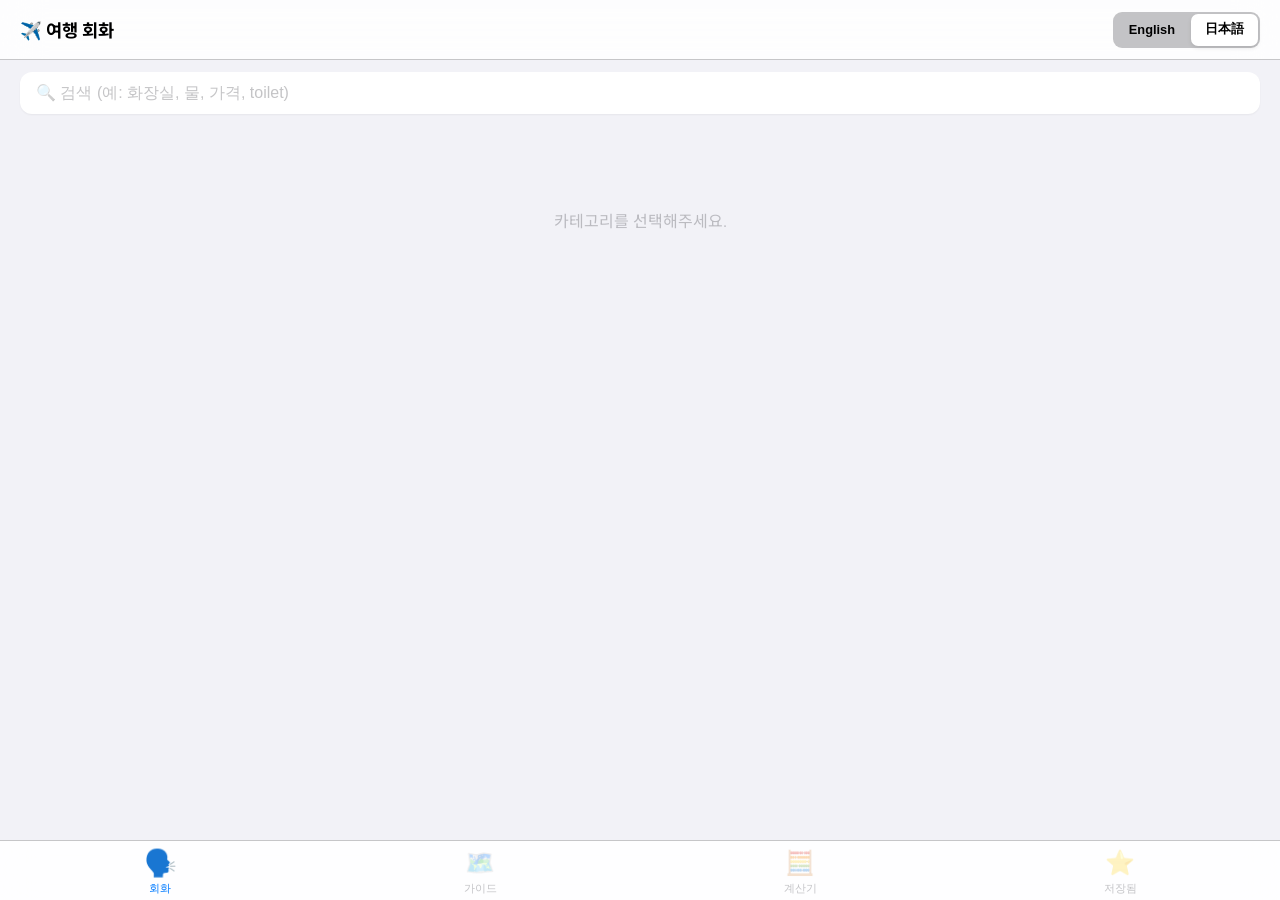
==== index.html @ 7a1eff8e "수정" ====
<!DOCTYPE html>
<html lang="ko">
<head>
    <meta charset="UTF-8">
    <meta name="viewport" content="width=device-width, initial-scale=1.0, maximum-scale=1.0, user-scalable=no, viewport-fit=cover">
    <meta name="theme-color" content="#ffffff">
    <title>여행 회화 (Travel Talk)</title>
    <link rel="stylesheet" href="style.css">
    <link rel="manifest" href="manifest.json">
    <link rel="icon" type="image/svg+xml" href="icon.svg">
    <link rel="apple-touch-icon" href="icon.svg">
    
    <!-- Google Fonts -->
    <link rel="preconnect" href="https://fonts.googleapis.com">
    <link rel="preconnect" href="https://fonts.gstatic.com" crossorigin>
    <link href="https://fonts.googleapis.com/css2?family=Noto+Sans+KR:wght@400;500;700&family=Roboto:wght@400;500&display=swap" rel="stylesheet">
</head>
<body>
    <header class="app-header">
        <h1>✈️ 여행 회화</h1>
        <div class="lang-toggle">
            <button id="btn-en" class="lang-btn" onclick="setLanguage('en')">English</button>
            <button id="btn-jp" class="lang-btn active" onclick="setLanguage('jp')">日本語</button>
        </div>
    </header>

    <!-- Search Bar -->
    <div class="search-container">
        <input type="search" id="search-input" class="search-input" placeholder="🔍 검색 (예: 화장실, 물, 가격, toilet)">
    </div>

    <nav class="category-nav">
        <ul id="category-list">
            <!-- Categories will be injected here by JS -->
        </ul>
    </nav>

    <main id="content-area">
        <!-- Phrase cards will be injected here -->
        <div class="empty-state">
            카테고리를 선택해주세요.
        </div>
    </main>

    <!-- Fullscreen Overlay -->
    <div id="overlay" class="overlay" onclick="if(event.target === this) closeOverlay()">
        <div class="overlay-ko" id="overlay-ko">한국어 의미</div>
        <div class="overlay-target" id="overlay-target">Target Text</div>
        <div class="overlay-pron" id="overlay-pron">Pronunciation</div>
        
        <div class="overlay-btn-group">
            <button class="action-btn btn-speak-big" onclick="replayAudio()">🔊</button>
            <button class="action-btn btn-close" onclick="closeOverlay()">✕</button>
        </div>
        <div class="helper-text">화면을 탭하면 닫힙니다</div>
    </div>

    <!-- Bottom Navigation -->
    <nav class="bottom-nav">
        <button class="nav-item active" onclick="switchTab('talk')">
            <span class="nav-icon">🗣️</span>
            <span class="nav-label">회화</span>
        </button>
        <button class="nav-item" onclick="switchTab('guide')">
            <span class="nav-icon">🗺️</span>
            <span class="nav-label">가이드</span>
        </button>
        <button class="nav-item" onclick="switchTab('calc')">
            <span class="nav-icon">🧮</span>
            <span class="nav-label">계산기</span>
        </button>
        <button class="nav-item" onclick="switchTab('saved')">
            <span class="nav-icon">⭐</span>
            <span class="nav-label">저장됨</span>
        </button>
    </nav>

    <!-- Calculator View (Replaced Modal) -->
    <div id="view-calc" class="view-section" style="display: none;">
        <div class="calc-container">
            <h3>🛍️ 면세 계산기</h3>
            <div class="input-group">
                <label>가격 (엔화 ¥)</label>
                <input type="number" id="calc-input" placeholder="0" inputmode="numeric">
            </div>
            
            <div class="calc-result-box">
                <div class="result-row">
                    <span>면세가 (10% OFF)</span>
                    <span id="res-taxfree">0 ¥</span>
                </div>
                <div class="result-row highlight">
                    <span>한국돈 (약)</span>
                    <span id="res-krw">0 원</span>
                </div>
            </div>
            
            <div id="tax-alert" class="tax-alert">
                면세 한도(5,500엔)까지 <br><strong>5,500엔</strong> 남았습니다!
            </div>
        </div>
    </div>

    <!-- Scripts -->
    <script src="data.js"></script>
    <script src="app.js"></script>
</body>
</html>
---- style.css ----
/* CSS Embed from complete version - Modernized for Speaker Practice */
:root {
    /* Design Tokens - Colors */
    --primary-color: #007AFF;
    --primary-dark: #0066d6;
    --primary-light: #E5F1FF;
    --accent-color: #5856D6; /* Secondary accent */
    
    --bg-color: #F2F2F7; /* iOS System Gray 6 */
    --card-bg: #FFFFFF;
    
    --text-primary: #000000;
    --text-secondary: #3C3C4399; /* 60% opacity */
    --text-tertiary: #3C3C434D;  /* 30% opacity */
    
    --separator: #C6C6C8;
    
    /* Dimensions */
    --header-height: 60px;
    --border-radius-lg: 16px;
    --border-radius-md: 12px;
    --border-radius-sm: 8px;
    
    /* Spacing */
    --safe-area-top: env(safe-area-inset-top);
    --safe-area-bottom: env(safe-area-inset-bottom);
    
    /* Shadows */
    --shadow-sm: 0 1px 2px rgba(0,0,0,0.05);
    --shadow-md: 0 4px 12px rgba(0,0,0,0.08); /* Soft shadow */
    --shadow-lg: 0 12px 24px rgba(0,0,0,0.12);
}

@media (prefers-color-scheme: dark) {
    :root {
        --bg-color: #000000;
        --card-bg: #1C1C1E;
        
        --text-primary: #FFFFFF;
        --text-secondary: #EBEBF599;
        --text-tertiary: #EBEBF54D;
        
        --separator: #38383A;
        
        --shadow-sm: 0 1px 2px rgba(0,0,0,0.3);
        --shadow-md: 0 4px 12px rgba(0,0,0,0.4);
    }
}

* {
    box-sizing: border-box;
    margin: 0;
    padding: 0;
    -webkit-tap-highlight-color: transparent;
}

body {
    font-family: 'Inter', -apple-system, BlinkMacSystemFont, 'Segoe UI', Roboto, 'Noto Sans KR', sans-serif;
    background-color: var(--bg-color);
    color: var(--text-primary);
    padding-top: calc(var(--header-height) + var(--safe-area-top));
    padding-bottom: calc(40px + var(--safe-area-bottom)); /* More bottom padding */
    transition: background-color 0.3s ease;
}

/* Header */
.app-header {
    position: fixed;
    top: 0;
    left: 0;
    width: 100%;
    height: calc(var(--header-height) + var(--safe-area-top));
    padding-top: var(--safe-area-top);
    background: rgba(255, 255, 255, 0.85); /* Glassmorphism base */
    backdrop-filter: blur(20px);
    -webkit-backdrop-filter: blur(20px);
    display: flex;
    justify-content: space-between;
    align-items: center;
    padding-left: 20px;
    padding-right: 20px;
    border-bottom: 0.5px solid var(--separator);
    z-index: 1000;
}

@media (prefers-color-scheme: dark) {
    .app-header {
        background: rgba(28, 28, 30, 0.85);
    }
}

.app-header h1 {
    font-size: 1.1rem;
    font-weight: 700;
}

/* Language Toggle */
.lang-toggle {
    display: flex;
    background: var(--text-tertiary);
    padding: 2px;
    border-radius: 9px;
    gap: 2px;
}

.lang-btn {
    border: none;
    background: transparent;
    padding: 6px 14px;
    border-radius: 7px;
    font-size: 0.8rem;
    font-weight: 600;
    color: var(--text-primary);
    cursor: pointer;
    min-height: 32px; /* Touch target */
    transition: all 0.2s ease;
}

.lang-btn.active {
    background: var(--card-bg);
    box-shadow: 0 2px 4px rgba(0,0,0,0.1);
}

/* Search Bar */
.search-container {
    position: sticky;
    top: calc(var(--header-height) + var(--safe-area-top));
    background: var(--bg-color);
    padding: 12px 20px 0 20px;
    z-index: 950;
    transition: background-color 0.3s ease;
}

.search-input {
    width: 100%;
    padding: 12px 16px;
    border: none;
    border-radius: 12px;
    background: var(--card-bg); /* Use card bg for input */
    color: var(--text-primary);
    font-size: 1rem;
    box-shadow: var(--shadow-sm);
    outline: none;
    transition: all 0.2s;
    appearance: none; /* iOS reset */
}

.search-input::placeholder {
    color: var(--text-tertiary);
}

.search-input:focus {
    box-shadow: 0 0 0 2px var(--primary-color);
}

/* Category Navigation */
.category-nav {
    position: sticky;
    top: calc(110px + var(--safe-area-top)); /* Adjust based on inputs */
    background: var(--bg-color);
    padding: 12px 0;
    overflow-x: auto;
    white-space: nowrap;
    -webkit-overflow-scrolling: touch;
    z-index: 900;
    padding-left: 20px;
    transition: background-color 0.3s ease;
}

.category-nav ul {
    display: flex;
    list-style: none;
    padding-right: 20px;
    gap: 10px; /* Use gap */
}

.cat-btn {
    border: 1px solid transparent;
    background: var(--card-bg);
    padding: 10px 18px;
    border-radius: 20px;
    font-size: 0.95rem;
    cursor: pointer;
    transition: all 0.2s cubic-bezier(0.25, 0.46, 0.45, 0.94);
    color: var(--text-secondary);
    display: flex;
    align-items: center;
    gap: 6px;
    box-shadow: var(--shadow-sm);
}

.cat-btn:active {
    transform: scale(0.95);
}

.cat-btn.active {
    background: var(--primary-color);
    color: #fff;
    box-shadow: 0 4px 10px rgba(0, 122, 255, 0.3);
    font-weight: 600;
}

/* Favorites Category Specifics */
.cat-btn.fav-cat {
    color: #FF9500;
    font-weight: 600;
}

.cat-btn.fav-cat.active {
    background: #FF9500;
    color: #fff;
    box-shadow: 0 4px 10px rgba(255, 149, 0, 0.3);
}

/* Valid Content Area */
#content-area {
    padding: 12px 20px;
    max-width: 640px;
    margin: 0 auto;
    padding-top: 10px;
}

/* Speaker-Centric Phrase Cards */
.phrase-card {
    background: var(--card-bg);
    border-radius: var(--border-radius-lg);
    padding: 24px;
    margin-bottom: 16px;
    box-shadow: var(--shadow-sm);
    display: flex;
    flex-direction: row; /* Keep row primarily */
    align-items: center;
    justify-content: space-between;
    transition: transform 0.1s;
    border: 1px solid transparent; /* High contrast border placeholder */
    gap: 16px;
    position: relative; /* For absolute positioning if needed, though flex is used */
}

.phrase-card:active {
    transform: scale(0.98);
    background-color: var(--primary-light);
}

@media (prefers-color-scheme: dark) {
    .phrase-card:active {
        background-color: #2C2C2E;
    }
}

.phrase-content {
    display: flex;
    flex-direction: column;
    flex: 1;
    gap: 4px;
}

/* Hierarchy: Meaning (Small) -> Pronunciation (HUGE) -> Target (Medium) */

.phrase-ko {
    font-size: 0.85rem;
    color: var(--text-secondary);
    font-weight: 500;
    margin-bottom: 4px;
}

.phrase-pronunciation {
    font-size: 1.35rem; /* The hero */
    color: var(--text-primary);
    font-weight: 800; /* Extra bold for speaking */
    line-height: 1.3;
    letter-spacing: -0.01em;
    margin-bottom: 6px;
}

.phrase-target {
    font-size: 1rem;
    color: var(--primary-color);
    font-weight: 500;
    opacity: 0.9;
}

/* Action Buttons Group */
.card-actions {
    display: flex;
    gap: 12px;
    align-items: center;
}

/* TTS Button - Distinct touch target */
.speak-btn {
    width: 44px;
    height: 44px;
    border: none;
    background: var(--bg-color);
    border-radius: 50%;
    display: flex;
    align-items: center;
    justify-content: center;
    cursor: pointer;
    color: var(--primary-color);
    font-size: 1.1rem;
    flex-shrink: 0;
    transition: background 0.2s;
    -webkit-user-select: none;
    user-select: none;
}

.speak-btn:active {
    background: var(--separator);
    transform: scale(0.9);
}

/* Favorite Button */
.fav-btn {
    width: 44px;
    height: 44px;
    border: none;
    background: transparent;
    border-radius: 50%;
    display: flex;
    align-items: center;
    justify-content: center;
    cursor: pointer;
    color: #C7C7CC; /* Darker grey for better visibility */
    font-size: 1.6rem; /* Slightly larger */
    flex-shrink: 0;
    transition: all 0.2s cubic-bezier(0.175, 0.885, 0.32, 1.275);
    -webkit-user-select: none;
    user-select: none;
}

.fav-btn.active {
    color: #FF9500;
    transform: scale(1.1);
}

.fav-btn:active {
    transform: scale(0.9);
}

.empty-state {
    text-align: center;
    padding: 60px 0;
    color: var(--text-tertiary);
    font-size: 1rem;
}

/* Overlay - Reading Practice Mode */
.overlay {
    position: fixed;
    top: 0;
    left: 0;
    width: 100%;
    height: 100%;
    background: var(--card-bg); /* Full opacity background for focus */
    z-index: 2000;
    display: none;
    flex-direction: column;
    justify-content: center;
    align-items: center;
    padding: 40px;
    text-align: center;
    animation: slideUp 0.3s cubic-bezier(0.16, 1, 0.3, 1);
}

.overlay.active {
    display: flex;
}

@keyframes slideUp {
    from { transform: translateY(100%); opacity: 0; }
    to { transform: translateY(0); opacity: 1; }
}

.overlay-ko {
    font-size: 1.1rem;
    color: var(--text-secondary);
    margin-bottom: 24px;
    font-weight: 500;
}

.overlay-pron {
    font-size: 2.8rem; /* Massive, for easy reading */
    color: var(--text-primary);
    font-weight: 900;
    line-height: 1.2;
    margin-bottom: 16px;
    word-break: keep-all;
    letter-spacing: -0.02em;
}

.overlay-target {
    font-size: 1.4rem;
    font-weight: 600;
    color: var(--primary-color);
    margin-bottom: 60px;
    opacity: 0.8;
}

/* Overlay Controls */
.overlay-btn-group {
    display: flex;
    gap: 30px;
}

.action-btn {
    width: 72px;
    height: 72px;
    border-radius: 50%;
    border: none;
    display: flex;
    align-items: center;
    justify-content: center;
    font-size: 1.8rem;
    cursor: pointer;
    box-shadow: var(--shadow-lg);
    transition: transform 0.1s cubic-bezier(0.34, 1.56, 0.64, 1);
}

.btn-speak-big {
    background: var(--primary-color);
    color: white;
}

.btn-close {
    background: var(--bg-color);
    color: var(--text-secondary);
}

.action-btn:active {
    transform: scale(0.85);
}



/* Bottom Navigation */
.bottom-nav {
    position: fixed;
    bottom: 0;
    left: 0;
    width: 100%;
    height: calc(60px + var(--safe-area-bottom));
    background: rgba(255, 255, 255, 0.9);
    backdrop-filter: blur(20px);
    -webkit-backdrop-filter: blur(20px);
    border-top: 1px solid var(--separator);
    display: flex;
    justify-content: space-around;
    align-items: flex-start;
    padding-top: 8px;
    z-index: 1000;
}

@media (prefers-color-scheme: dark) {
    .bottom-nav {
        background: rgba(28, 28, 30, 0.9);
    }
}

.nav-item {
    background: none;
    border: none;
    display: flex;
    flex-direction: column;
    align-items: center;
    gap: 4px;
    cursor: pointer;
    color: var(--text-tertiary);
    width: 60px;
}

.nav-icon {
    font-size: 1.5rem;
    transition: transform 0.2s;
}

.nav-label {
    font-size: 0.7rem;
    font-weight: 500;
}

.nav-item.active {
    color: var(--primary-color);
}

.nav-item.active .nav-icon {
    transform: scale(1.1);
}

/* View Section Management */
.view-section {
    padding-bottom: 80px; /* Space for bottom nav */
    animation: fadeIn 0.2s ease;
}

@keyframes fadeIn {
    from { opacity: 0; }
    to { opacity: 1; }
}

/* Calculator Container (Full View) */
.calc-container {
    padding: 24px 20px;
    max-width: 640px;
    margin: 0 auto;
}

.calc-container h3 {
    font-size: 1.5rem;
    margin-bottom: 24px;
}

/* Hide Category Nav in Non-Talk Tabs */
body.hide-cat-nav .category-nav {
    display: none;
}




.input-group label {
    display: block;
    font-size: 0.9rem;
    color: var(--text-secondary);
    margin-bottom: 8px;
}

#calc-input {
    width: 100%;
    padding: 16px;
    font-size: 1.5rem;
    border: 2px solid var(--primary-color);
    border-radius: 12px;
    background: var(--bg-color);
    color: var(--text-primary);
    margin-bottom: 24px;
    outline: none;
}

.calc-result-box {
    background: var(--bg-color);
    border-radius: 12px;
    padding: 16px;
    margin-bottom: 16px;
}

.result-row {
    display: flex;
    justify-content: space-between;
    align-items: center;
    margin-bottom: 8px;
    font-size: 1rem;
}

.result-row:last-child {
    margin-bottom: 0;
}

.result-row.highlight {
    margin-top: 12px;
    padding-top: 12px;
    border-top: 1px solid var(--separator);
    font-weight: 700;
    color: var(--primary-color);
    font-size: 1.2rem;
}

.tax-alert {
    padding: 12px;
    border-radius: 8px;
    background: #FF3B30; /* Red */
    color: white;
    text-align: center;
    font-size: 0.9rem;
    line-height: 1.4;
    transition: background 0.3s;
}

.tax-alert.success {
    background: #34C759; /* Green */
}

/* Guide Card Styles */
.guide-card {
    background: var(--card-bg);
    border-radius: var(--border-radius-lg);
    padding: 20px;
    margin-bottom: 16px;
    box-shadow: var(--shadow-sm);
}

.guide-area-title {
    font-size: 1.3rem;
    font-weight: 800;
    margin-bottom: 16px;
    color: var(--primary-color);
    border-bottom: 2px solid var(--primary-light);
    padding-bottom: 8px;
}

.spot-item {
    display: flex;
    justify-content: space-between;
    align-items: flex-start;
    padding: 12px 0;
    border-bottom: 1px solid var(--separator);
}

.spot-item:last-child {
    border-bottom: none;
}

.spot-info h4 {
    font-size: 1.1rem;
    font-weight: 700;
    margin-bottom: 4px;
}

.spot-info p {
    font-size: 0.9rem;
    color: var(--text-secondary);
    line-height: 1.4;
}

.btn-map {
    margin-left: 12px;
    padding: 8px 12px;
    background: var(--bg-color);
    color: var(--primary-color);
    border: 1px solid var(--separator);
    border-radius: 20px;
    font-size: 0.85rem;
    font-weight: 600;
    text-decoration: none;
    white-space: nowrap;
    display: flex;
    align-items: center;
    gap: 4px;
}
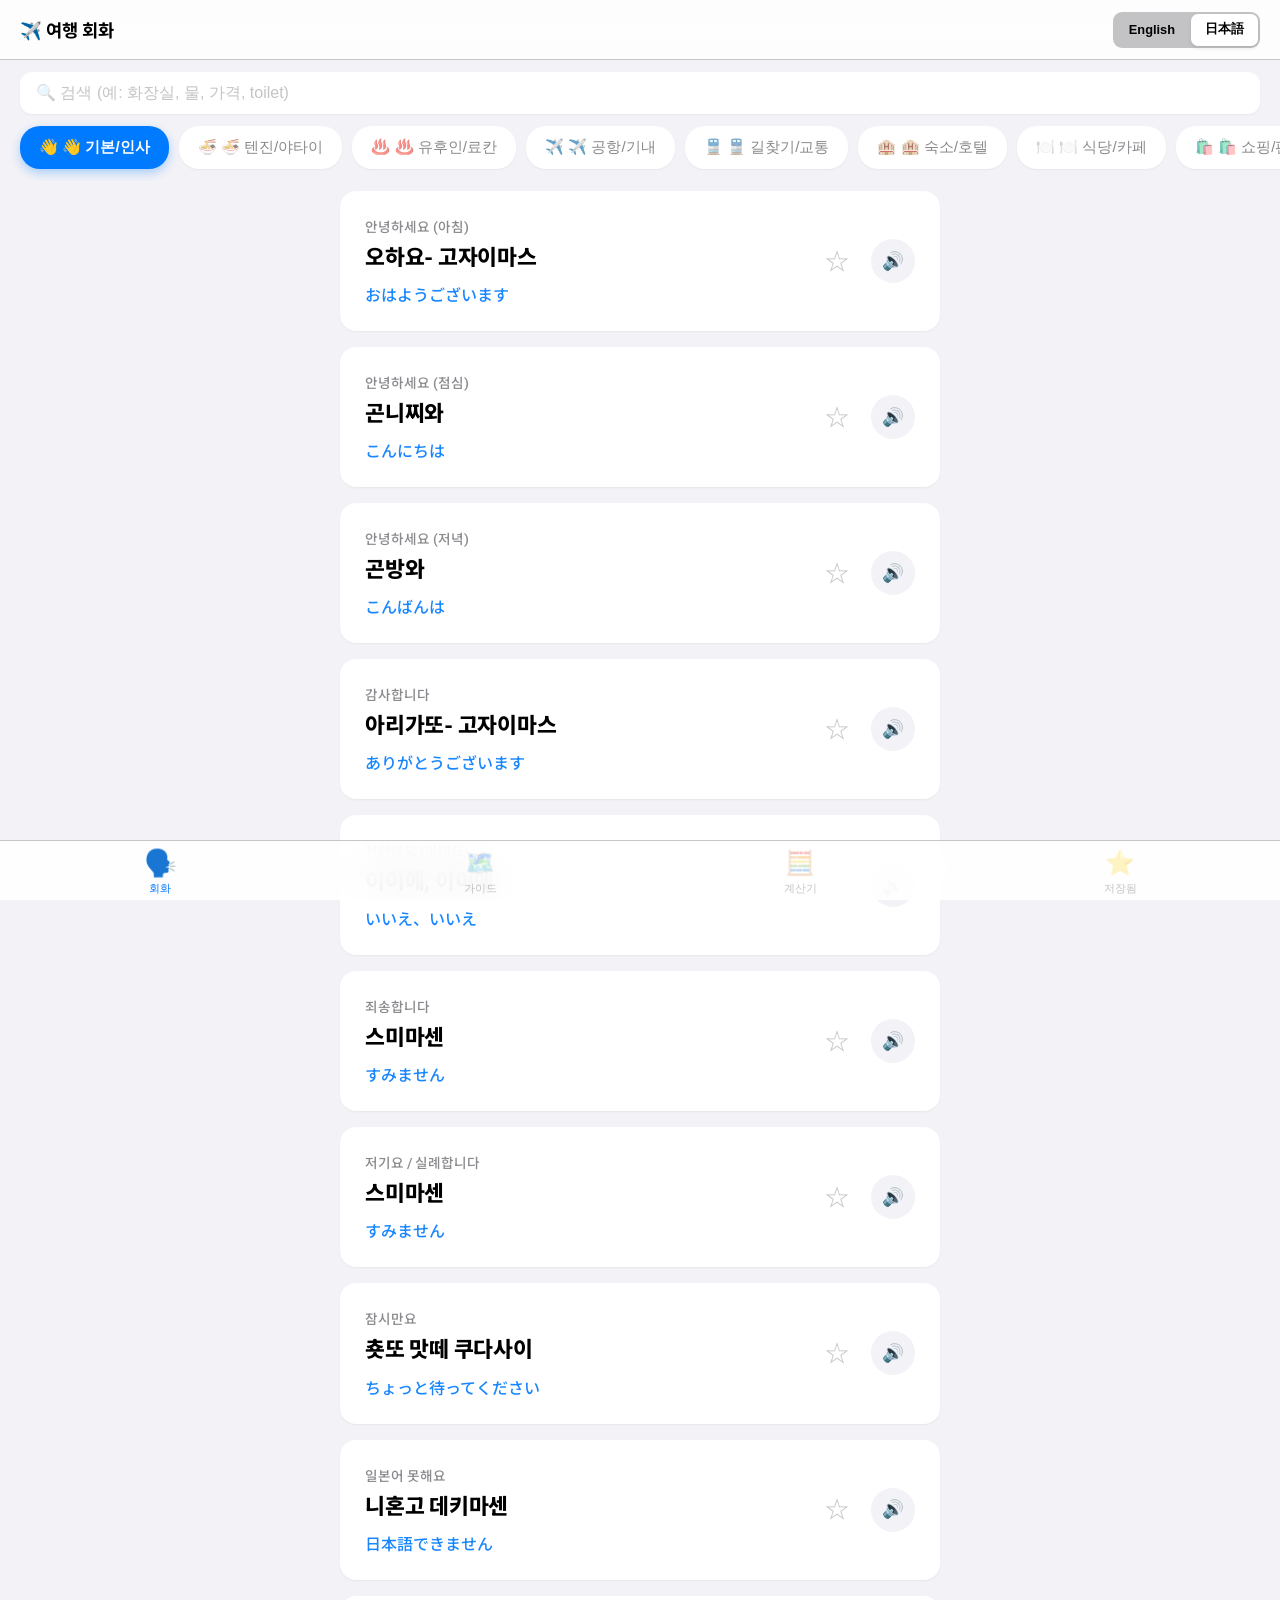
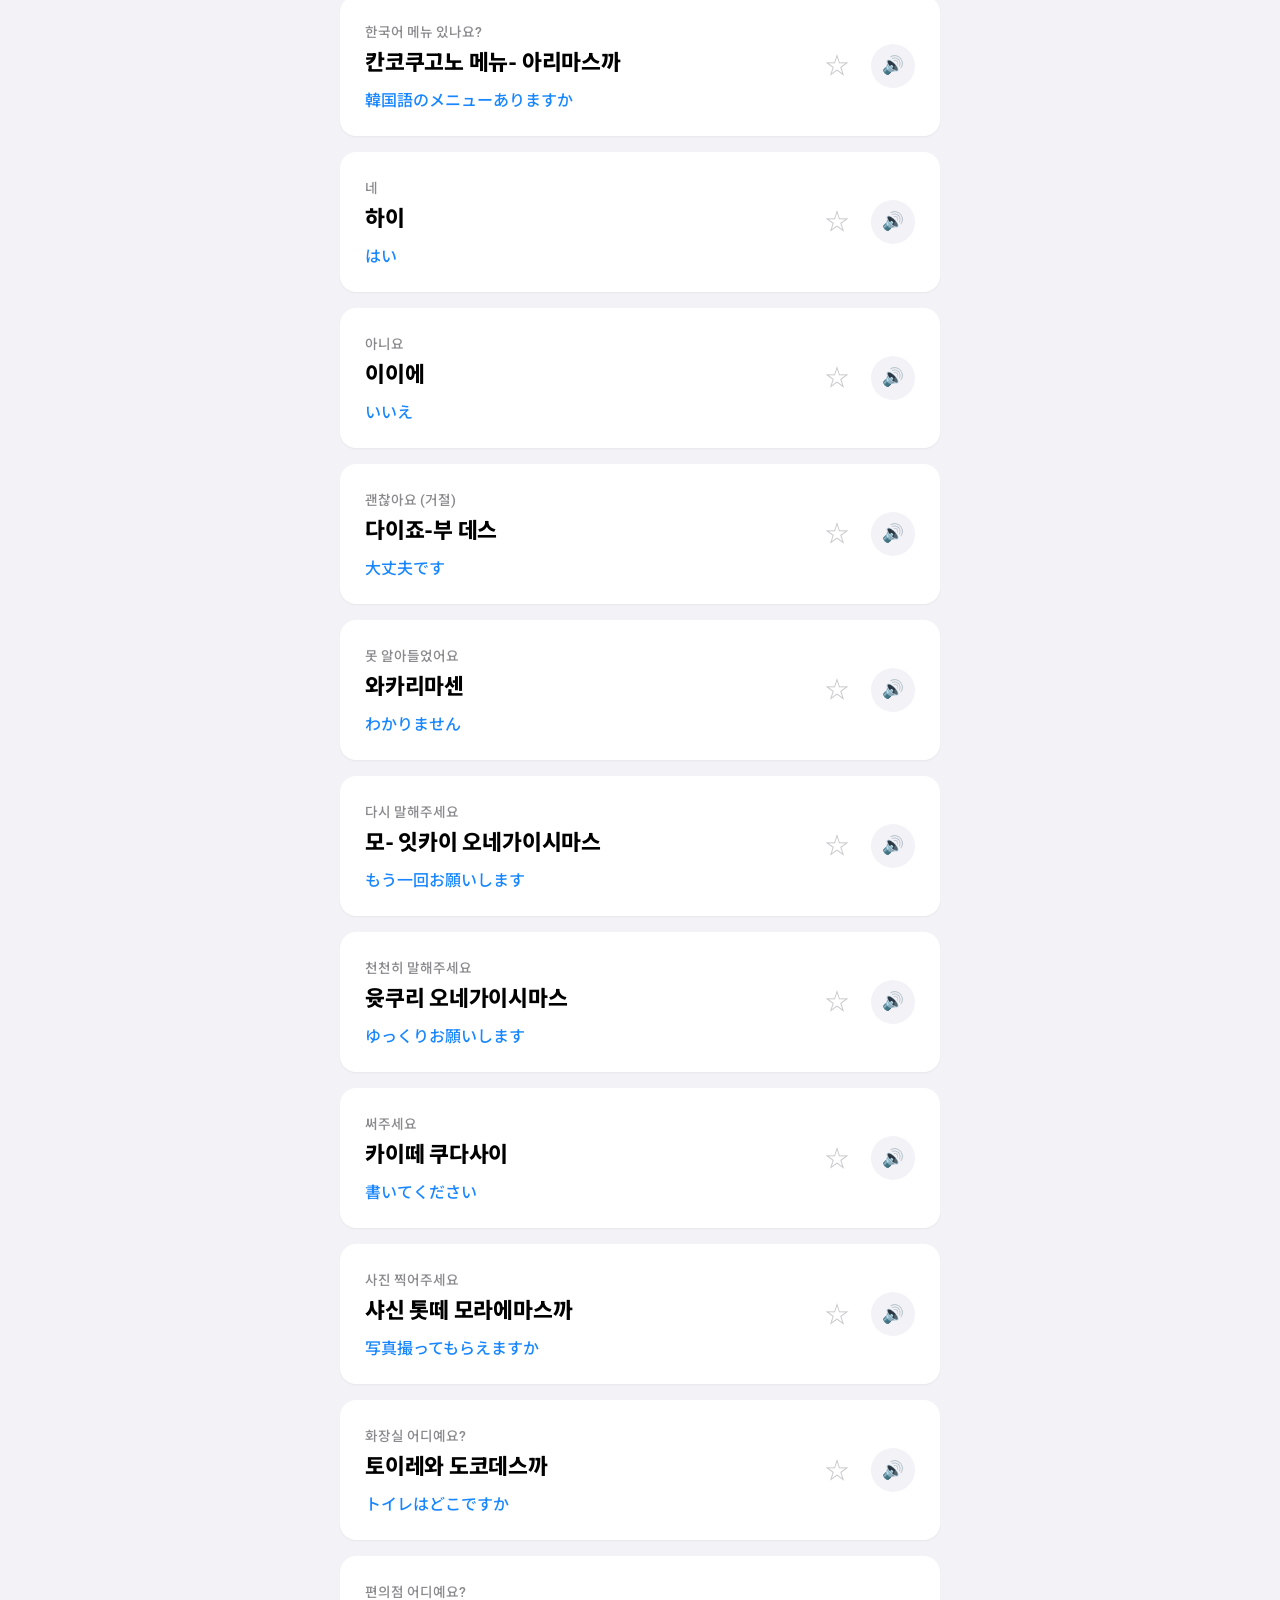
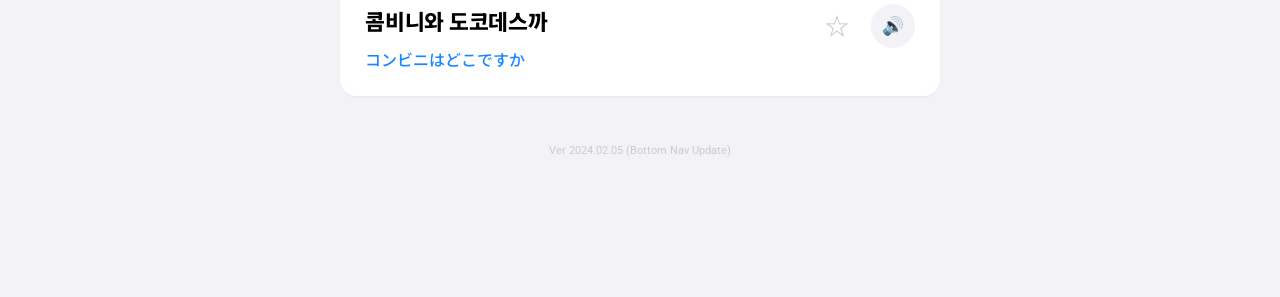
==== commit 3d48d82b: "수정" ====
--- a/index.html
+++ b/index.html
@@ -101,6 +101,10 @@
         </div>
     </div>
 
+    <div class="version-info" style="text-align: center; font-size: 0.7rem; color: #ccc; padding: 20px 0 100px 0;">
+        Ver 2024.02.05 (Bottom Nav Update)
+    </div>
+
     <!-- Scripts -->
     <script src="data.js"></script>
     <script src="app.js"></script>
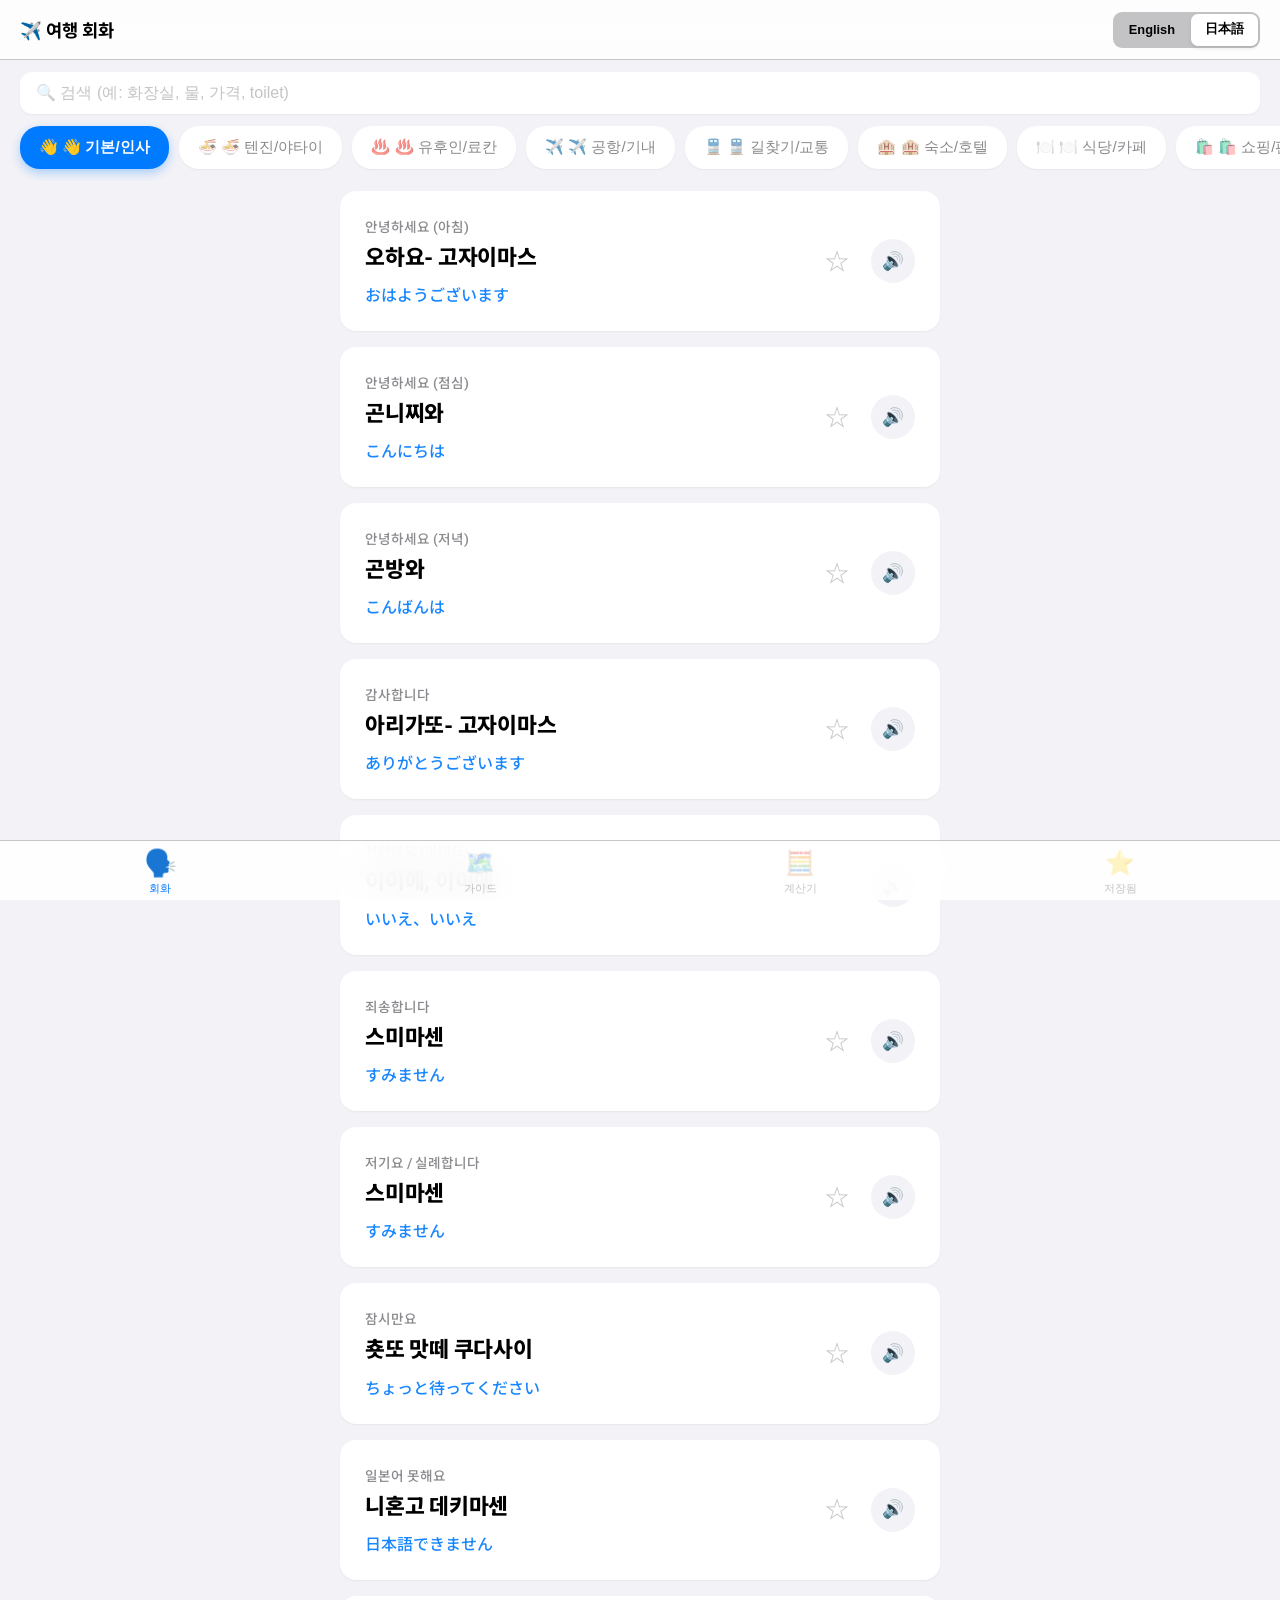
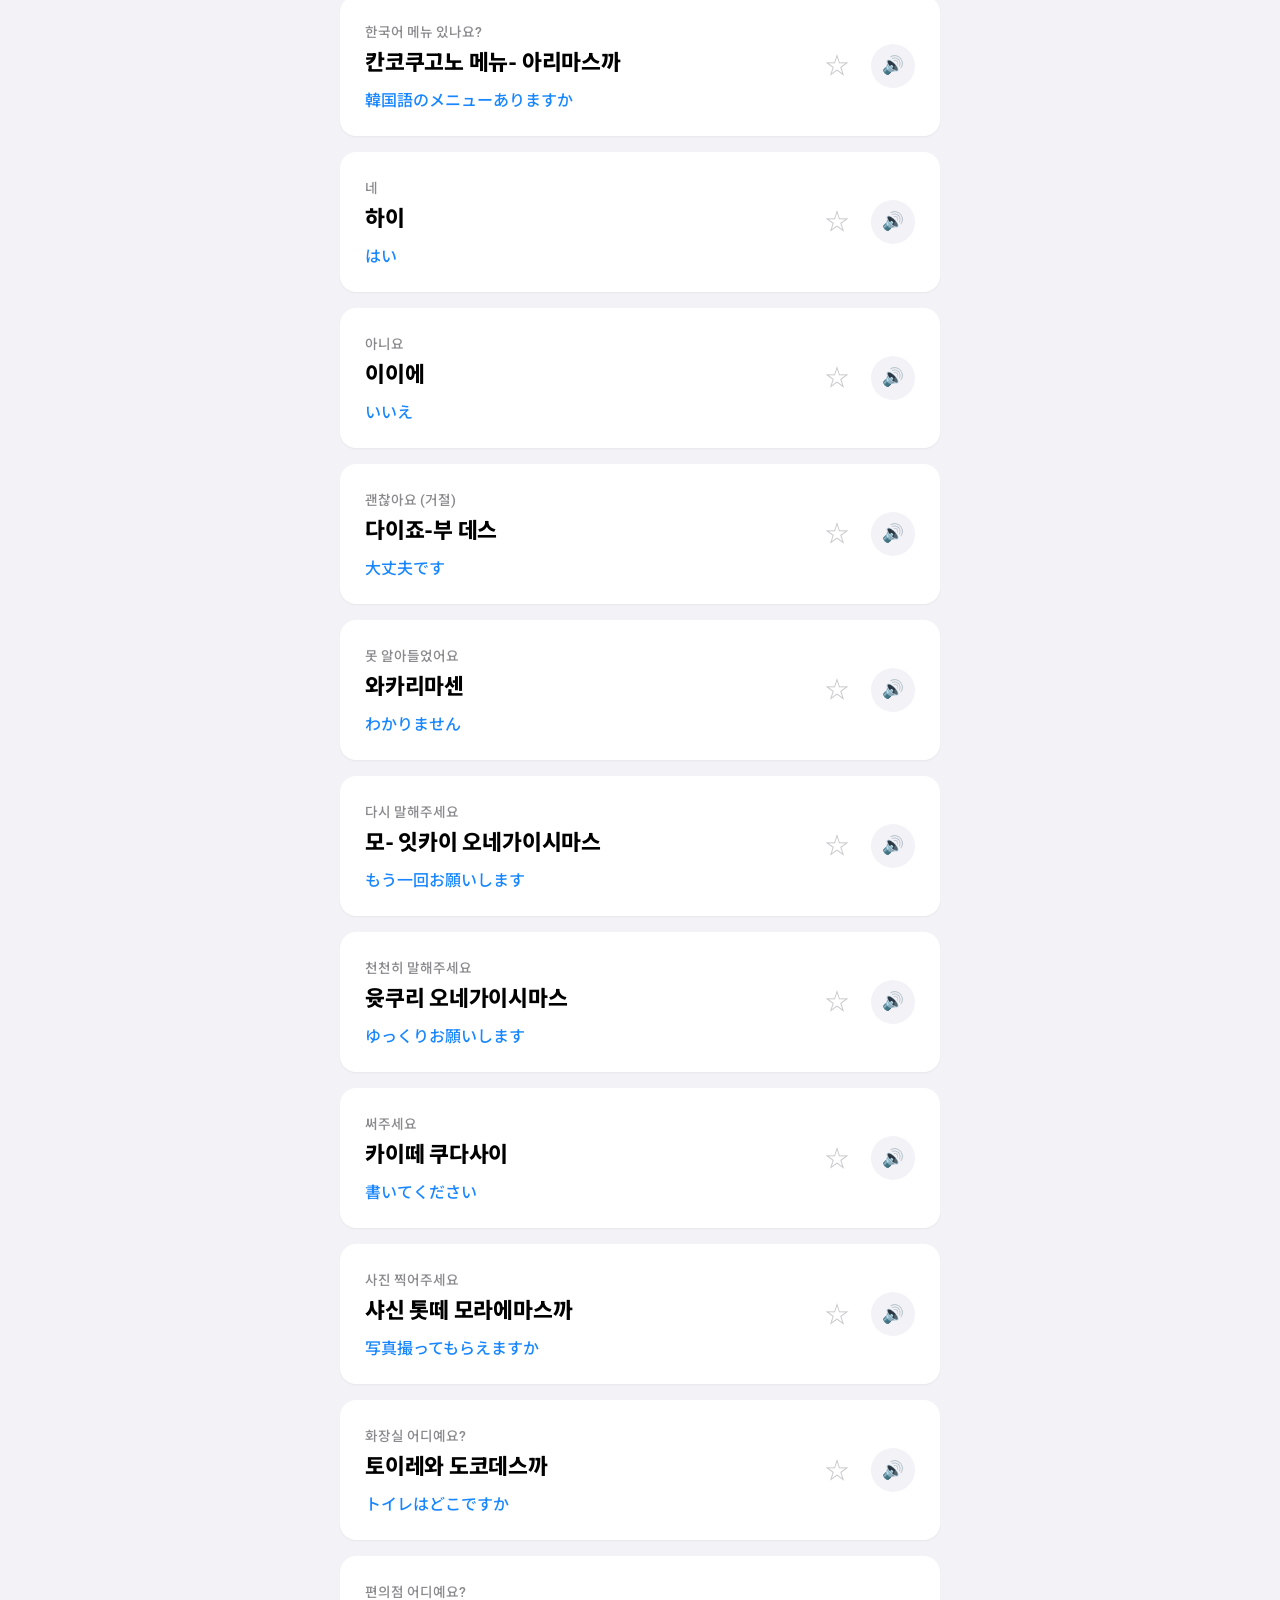
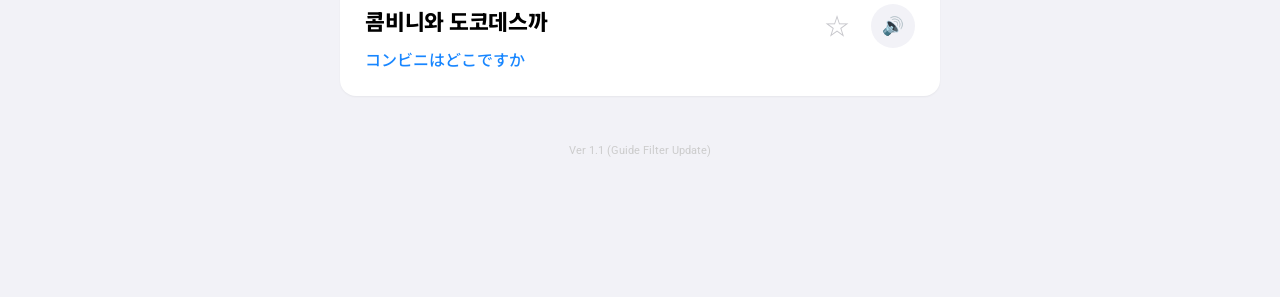
==== commit f60fa602: "수정" ====
--- a/index.html
+++ b/index.html
@@ -102,7 +102,7 @@
     </div>
 
     <div class="version-info" style="text-align: center; font-size: 0.7rem; color: #ccc; padding: 20px 0 100px 0;">
-        Ver 2024.02.05 (Bottom Nav Update)
+        Ver 1.1 (Guide Filter Update)
     </div>
 
     <!-- Scripts -->
--- a/style.css
+++ b/style.css
@@ -639,3 +639,57 @@
     gap: 4px;
 }
 
+
+/* Guide Filters */
+.guide-filters {
+    display: flex;
+    gap: 8px;
+    padding: 10px 0 20px 0;
+    overflow-x: auto;
+    scrollbar-width: none;
+    -webkit-overflow-scrolling: touch;
+    position: sticky;
+    top: 60px; /* Header height */
+    z-index: 90;
+    
+    /* Blurry background for sticky feel */
+    background: rgba(255, 255, 255, 0.8);
+    backdrop-filter: blur(8px);
+    -webkit-backdrop-filter: blur(8px);
+}
+
+@media (prefers-color-scheme: dark) {
+    .guide-filters {
+        background: rgba(0, 0, 0, 0.8);
+    }
+}
+
+.guide-filters::-webkit-scrollbar {
+    display: none;
+}
+
+.filter-chip {
+    padding: 8px 16px;
+    border-radius: 20px;
+    border: 1px solid var(--separator);
+    background: var(--card-bg);
+    color: var(--text-secondary);
+    font-size: 0.9rem;
+    white-space: nowrap;
+    cursor: pointer;
+    transition: all 0.2s;
+    font-weight: 500;
+}
+
+.filter-chip.active {
+    background: var(--primary-color);
+    color: white;
+    border-color: var(--primary-color);
+    box-shadow: 0 4px 10px rgba(0, 122, 255, 0.3);
+    font-weight: 600;
+}
+
+.spot-type {
+    font-size: 0.8em;
+    margin-left: 4px;
+}
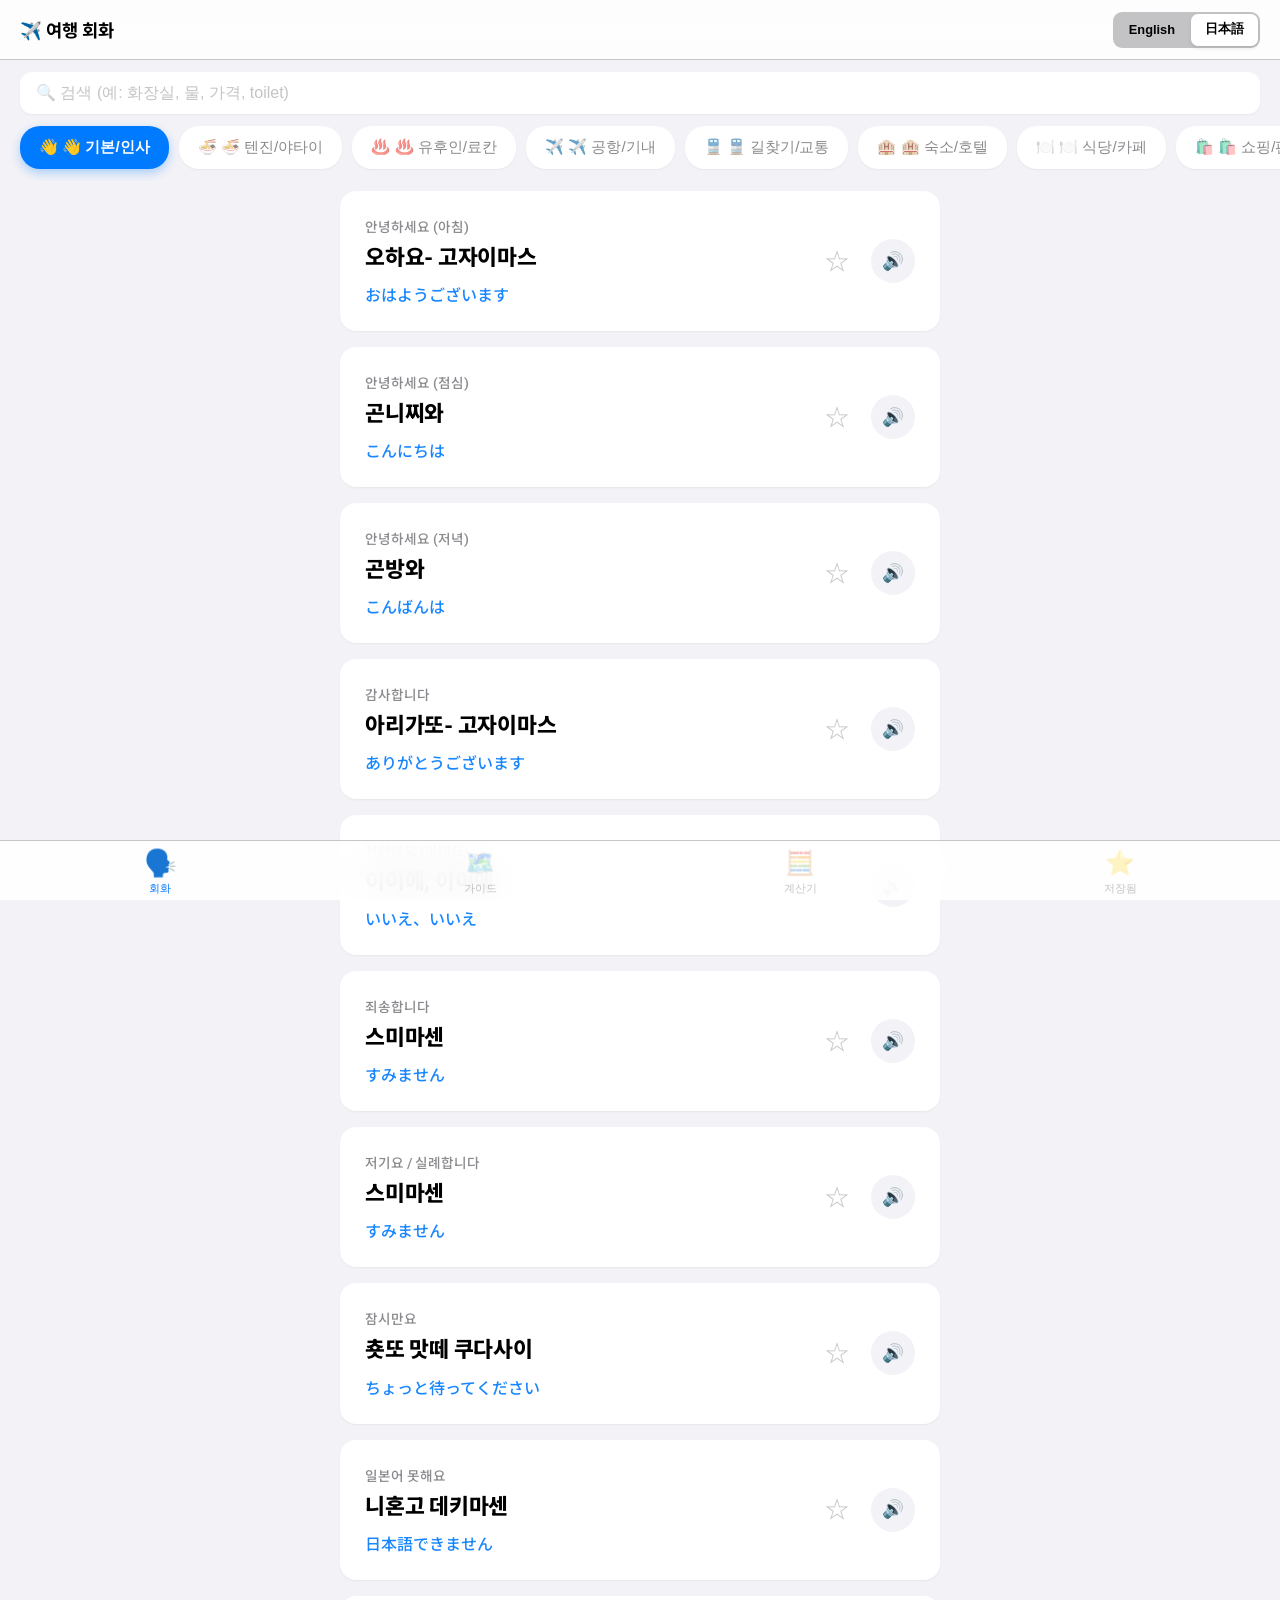
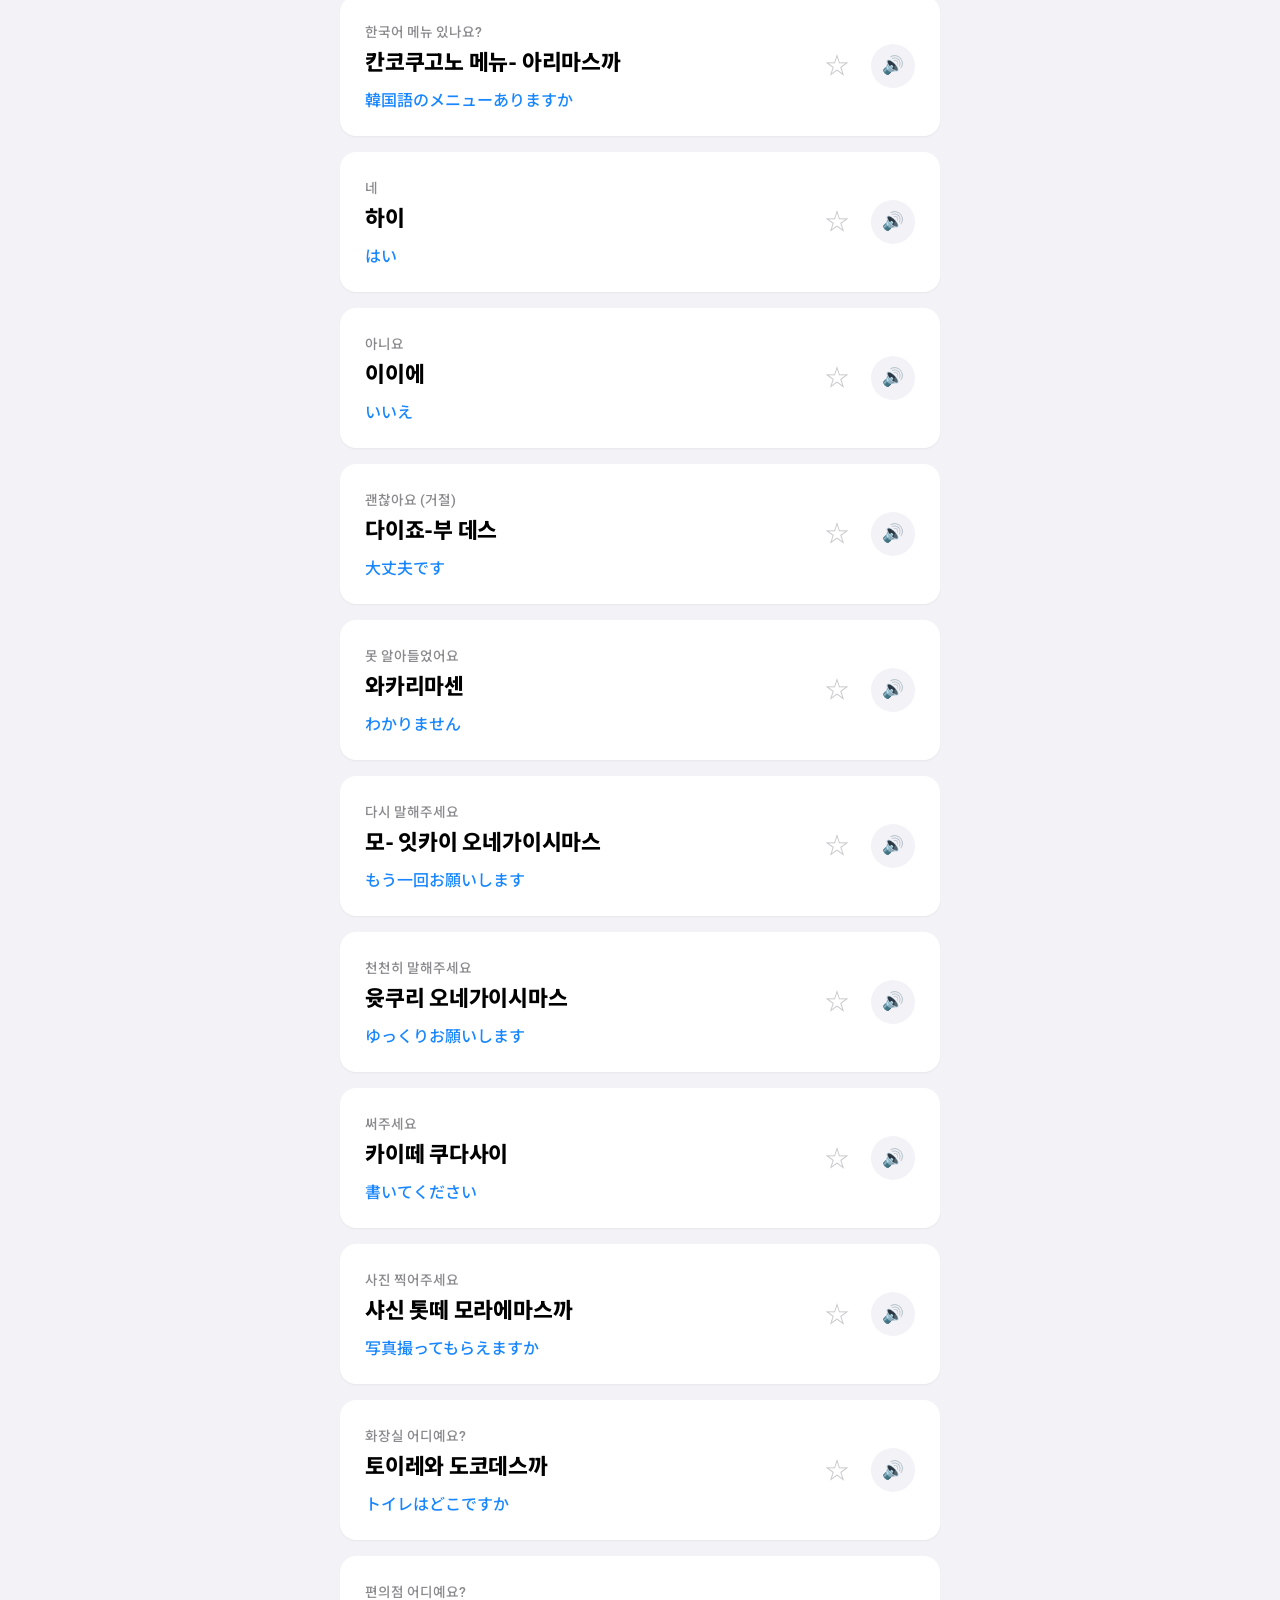
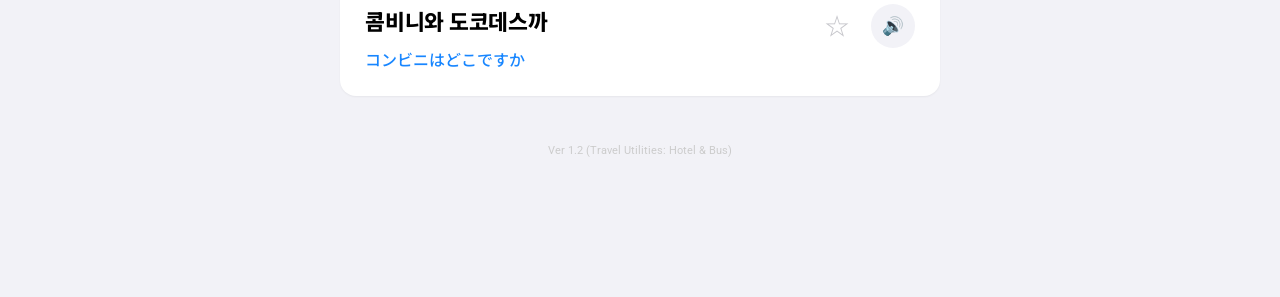
==== commit efc06556: "수정" ====
--- a/index.html
+++ b/index.html
@@ -102,7 +102,7 @@
     </div>
 
     <div class="version-info" style="text-align: center; font-size: 0.7rem; color: #ccc; padding: 20px 0 100px 0;">
-        Ver 1.1 (Guide Filter Update)
+        Ver 1.2 (Travel Utilities: Hotel & Bus)
     </div>
 
     <!-- Scripts -->
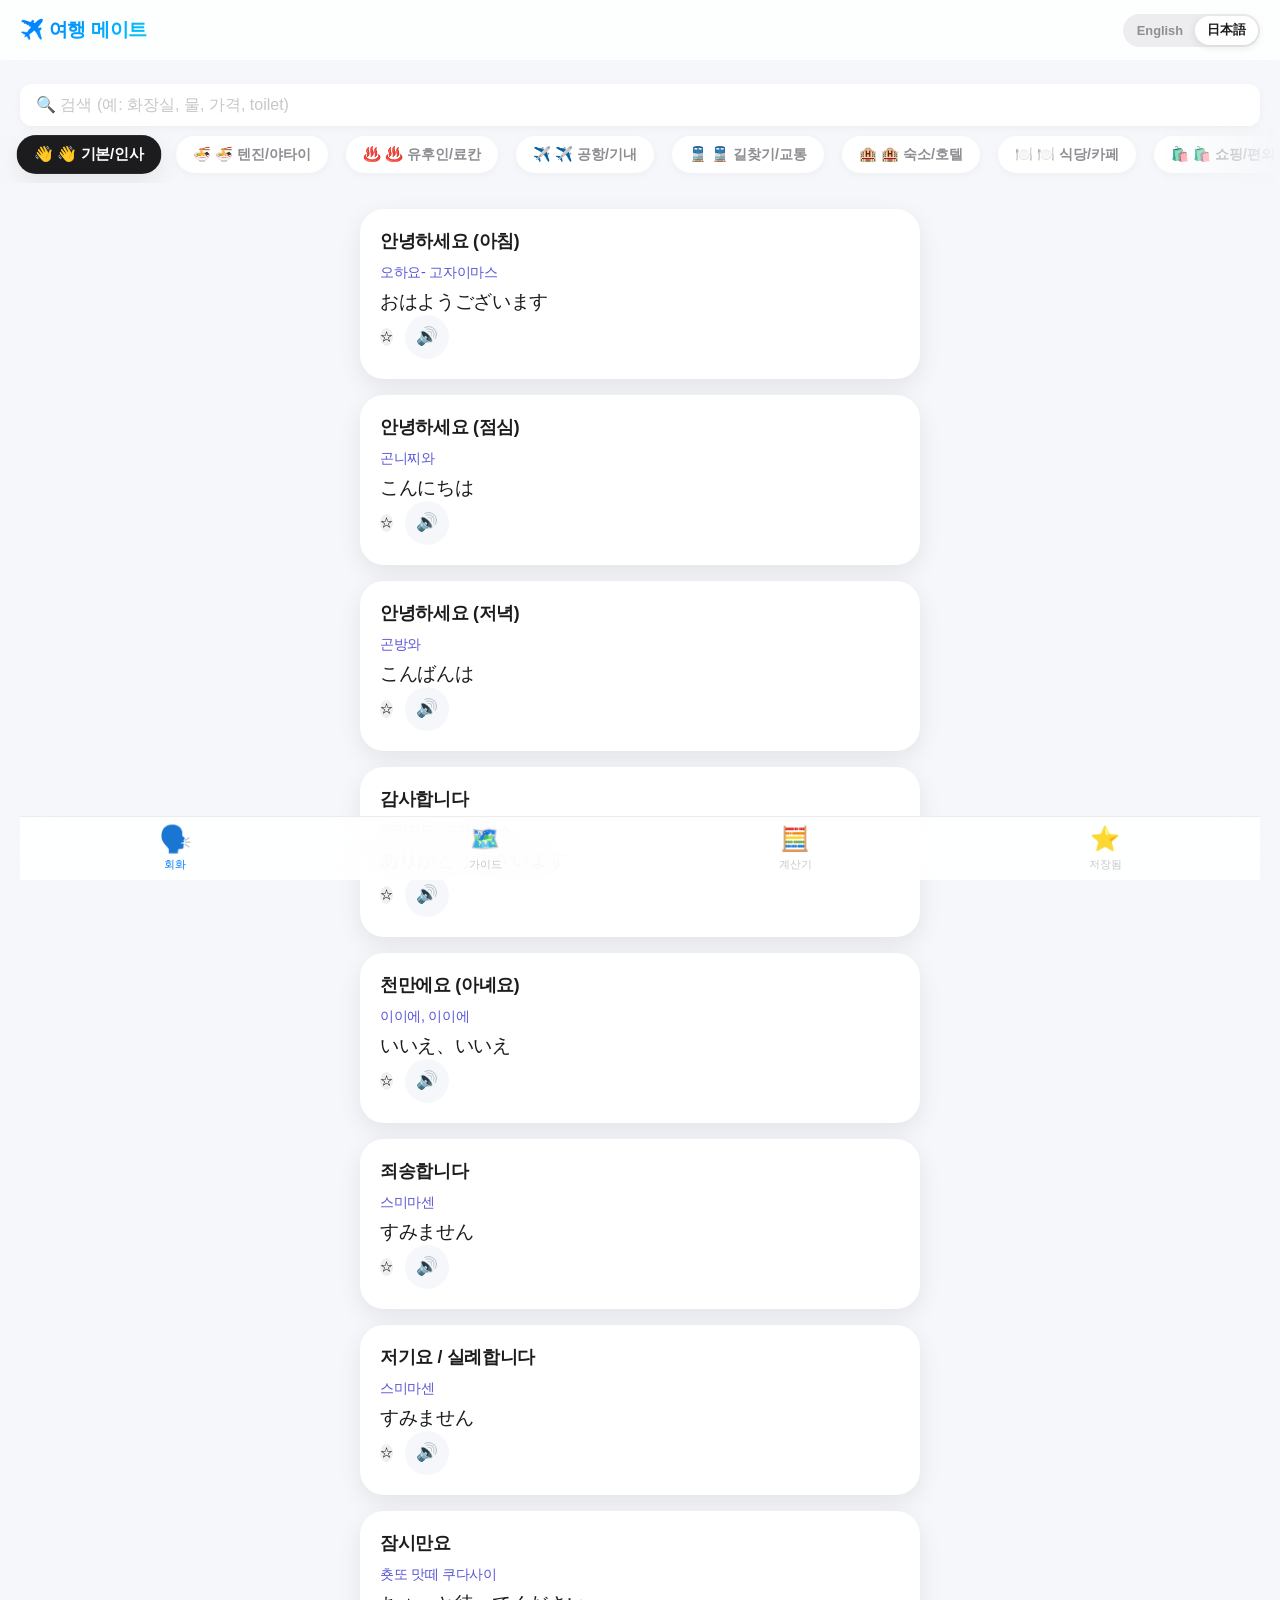
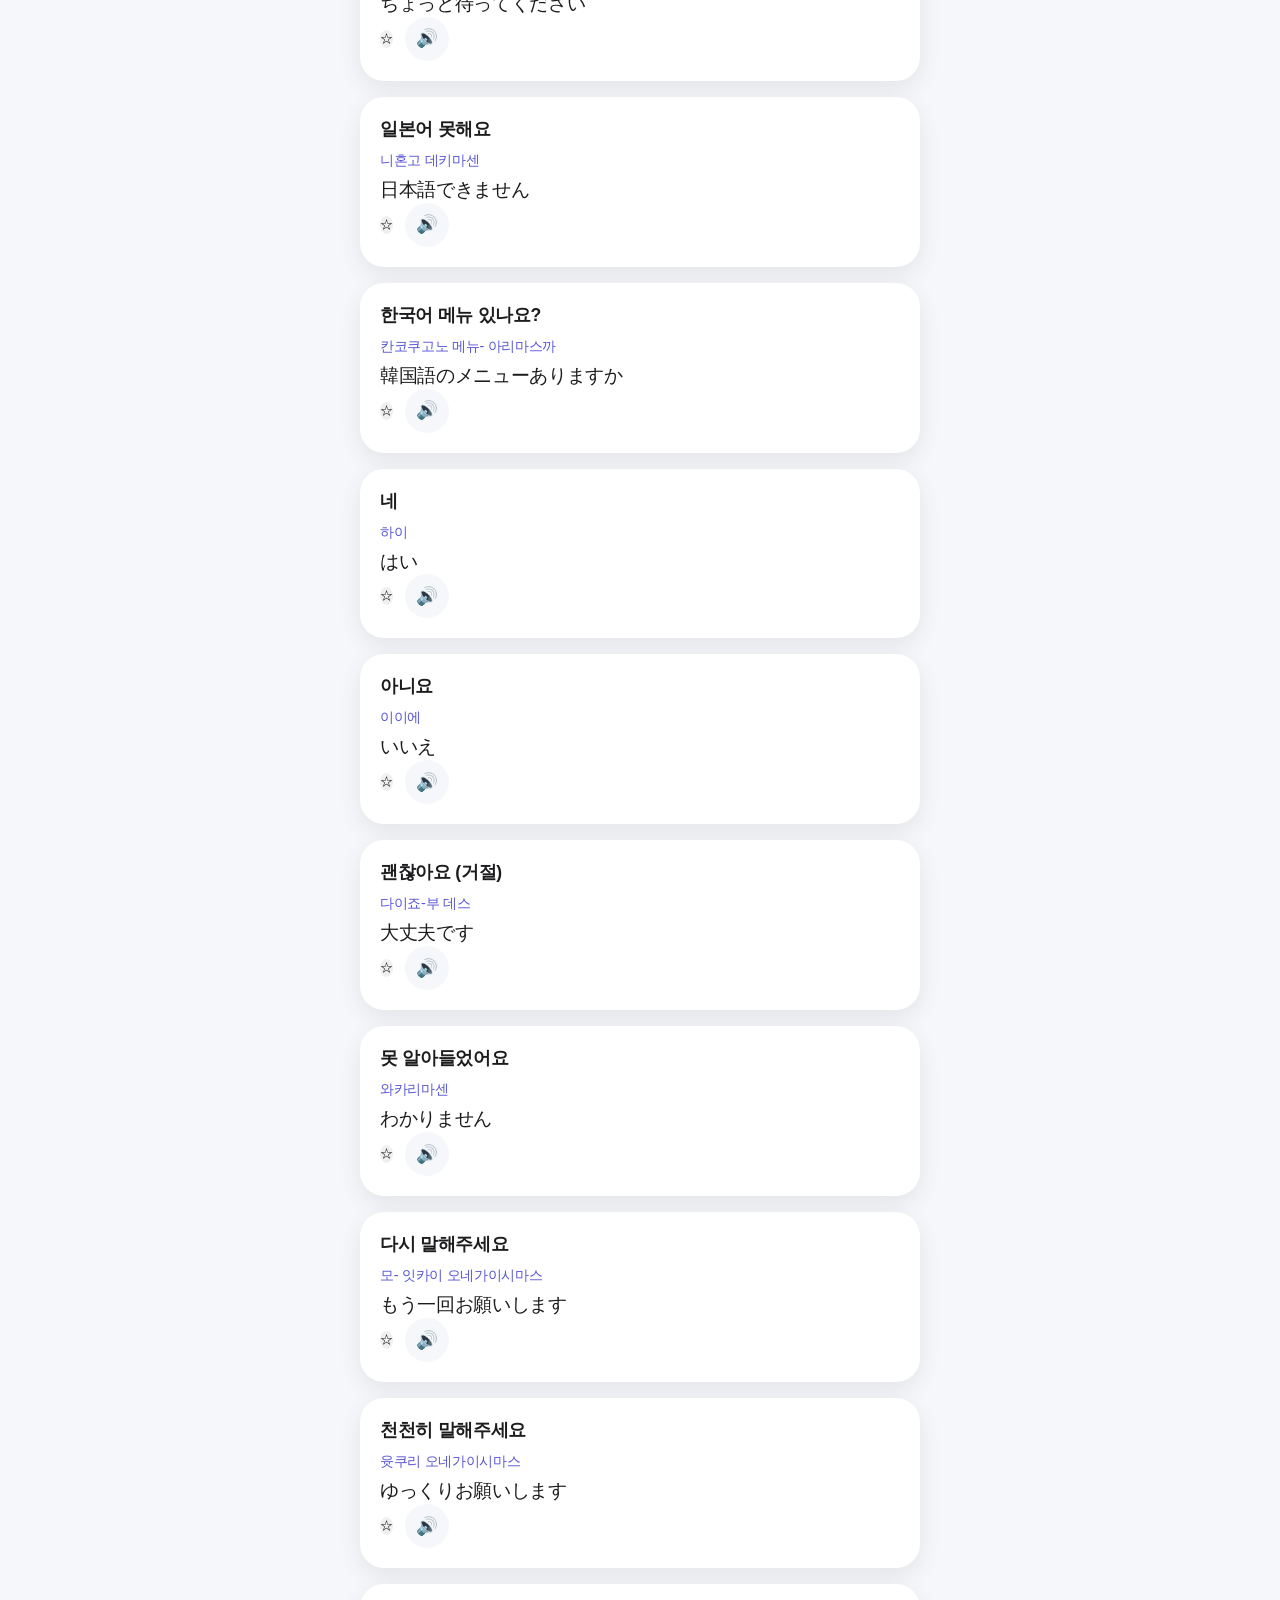
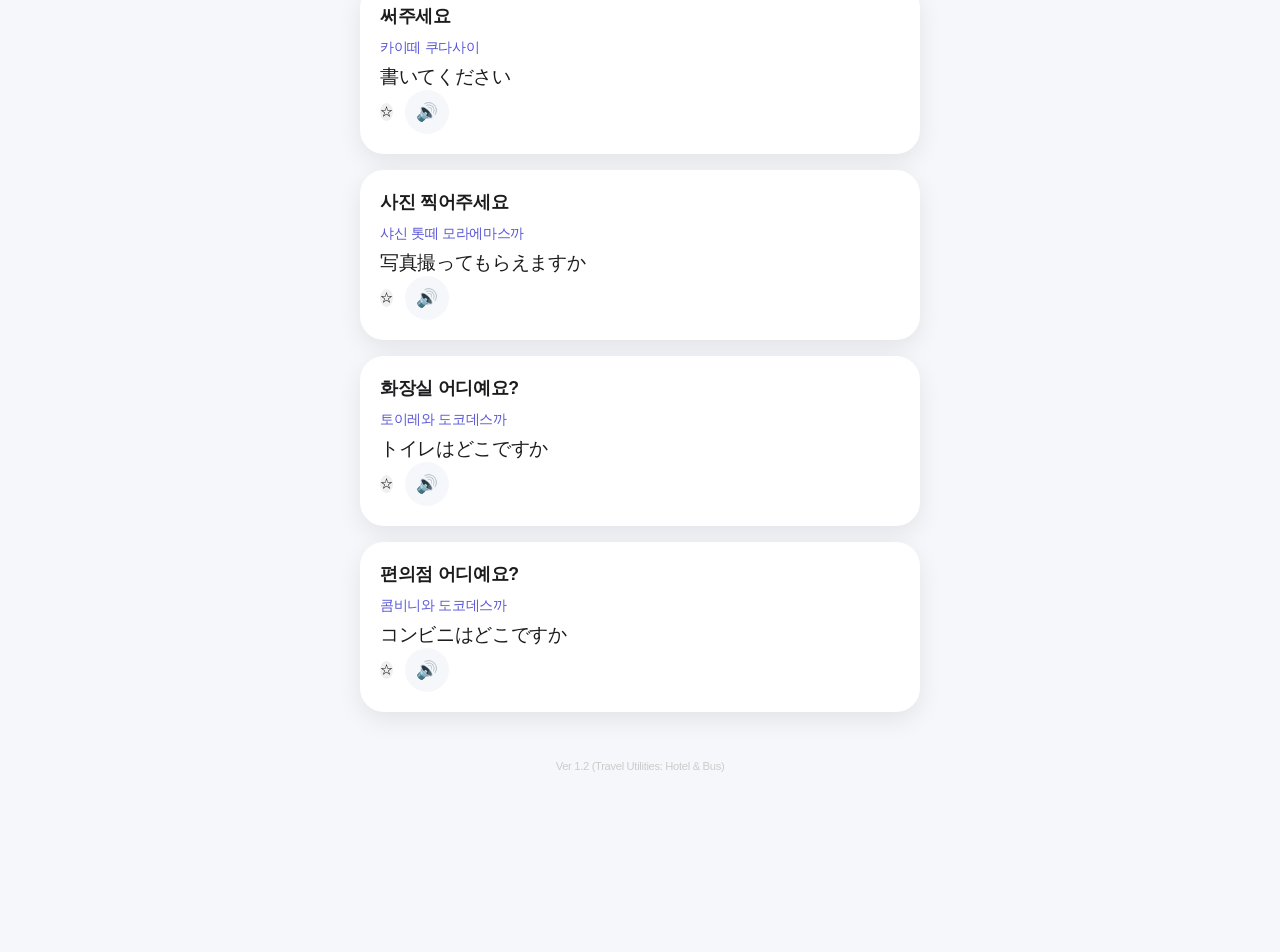
==== commit ead47621: "코드 수정" ====
--- a/index.html
+++ b/index.html
@@ -4,7 +4,7 @@
     <meta charset="UTF-8">
     <meta name="viewport" content="width=device-width, initial-scale=1.0, maximum-scale=1.0, user-scalable=no, viewport-fit=cover">
     <meta name="theme-color" content="#ffffff">
-    <title>여행 회화 (Travel Talk)</title>
+    <title>후쿠오카 여행 메이트 (Travel Mate)</title>
     <link rel="stylesheet" href="style.css">
     <link rel="manifest" href="manifest.json">
     <link rel="icon" type="image/svg+xml" href="icon.svg">
@@ -13,11 +13,11 @@
     <!-- Google Fonts -->
     <link rel="preconnect" href="https://fonts.googleapis.com">
     <link rel="preconnect" href="https://fonts.gstatic.com" crossorigin>
-    <link href="https://fonts.googleapis.com/css2?family=Noto+Sans+KR:wght@400;500;700&family=Roboto:wght@400;500&display=swap" rel="stylesheet">
+    <link href="https://fonts.googleapis.com/css2?family=Pretendard:wght@400;500;600;700;800&family=Noto+Sans+KR:wght@400;500;700&display=swap" rel="stylesheet">
 </head>
 <body>
     <header class="app-header">
-        <h1>✈️ 여행 회화</h1>
+        <h1>✈️ 여행 메이트</h1>
         <div class="lang-toggle">
             <button id="btn-en" class="lang-btn" onclick="setLanguage('en')">English</button>
             <button id="btn-jp" class="lang-btn active" onclick="setLanguage('jp')">日本語</button>
--- a/style.css
+++ b/style.css
@@ -1,49 +1,51 @@
-/* CSS Embed from complete version - Modernized for Speaker Practice */
+/* CSS Embed from complete version - Modernized 2025 Travel Vibe */
 :root {
-    /* Design Tokens - Colors */
-    --primary-color: #007AFF;
-    --primary-dark: #0066d6;
-    --primary-light: #E5F1FF;
-    --accent-color: #5856D6; /* Secondary accent */
+    /* Design Tokens - Colors (2025 Vibrant & Airy) */
+    --primary-color: #007AFF; /* Bright Travel Blue */
+    --primary-gradient: linear-gradient(135deg, #007AFF 0%, #00C6FF 100%);
+    --accent-color: #5856D6;
     
-    --bg-color: #F2F2F7; /* iOS System Gray 6 */
+    --bg-color: #F5F7FA; /* Very light cool grey */
     --card-bg: #FFFFFF;
     
-    --text-primary: #000000;
-    --text-secondary: #3C3C4399; /* 60% opacity */
-    --text-tertiary: #3C3C434D;  /* 30% opacity */
+    --text-primary: #1C1C1E;
+    --text-secondary: #8E8E93;
+    --text-tertiary: #C7C7CC;
     
-    --separator: #C6C6C8;
+    --separator: rgba(60, 60, 67, 0.1); /* Transparent separator */
     
     /* Dimensions */
     --header-height: 60px;
-    --border-radius-lg: 16px;
-    --border-radius-md: 12px;
-    --border-radius-sm: 8px;
+    --bottom-nav-height: 80px;
+    --border-radius-lg: 24px; /* More rounded */
+    --border-radius-md: 16px;
+    --border-radius-sm: 10px;
     
     /* Spacing */
     --safe-area-top: env(safe-area-inset-top);
     --safe-area-bottom: env(safe-area-inset-bottom);
     
-    /* Shadows */
-    --shadow-sm: 0 1px 2px rgba(0,0,0,0.05);
-    --shadow-md: 0 4px 12px rgba(0,0,0,0.08); /* Soft shadow */
-    --shadow-lg: 0 12px 24px rgba(0,0,0,0.12);
+    /* Shadows & Glass */
+    --shadow-sm: 0 2px 8px rgba(0,0,0,0.04);
+    --shadow-md: 0 8px 24px rgba(0,0,0,0.08); /* Floating Feel */
+    --shadow-glow: 0 8px 32px rgba(0, 122, 255, 0.15); /* Blue glow */
+    --glass-bg: rgba(255, 255, 255, 0.8);
+    --glass-border: 1px solid rgba(255, 255, 255, 0.5);
+    
+    /* Transitions */
+    --ease-bounce: cubic-bezier(0.34, 1.56, 0.64, 1);
 }
 
 @media (prefers-color-scheme: dark) {
     :root {
         --bg-color: #000000;
         --card-bg: #1C1C1E;
-        
         --text-primary: #FFFFFF;
         --text-secondary: #EBEBF599;
-        --text-tertiary: #EBEBF54D;
-        
-        --separator: #38383A;
-        
-        --shadow-sm: 0 1px 2px rgba(0,0,0,0.3);
-        --shadow-md: 0 4px 12px rgba(0,0,0,0.4);
+        --separator: rgba(84, 84, 88, 0.3);
+        --primary-gradient: linear-gradient(135deg, #0A84FF 0%, #5AC8FA 100%);
+        --glass-bg: rgba(28, 28, 30, 0.8);
+        --glass-border: 1px solid rgba(255, 255, 255, 0.1);
     }
 }
 
@@ -55,23 +57,21 @@
 }
 
 body {
-    font-family: 'Inter', -apple-system, BlinkMacSystemFont, 'Segoe UI', Roboto, 'Noto Sans KR', sans-serif;
+    font-family: 'Pretendard', -apple-system, BlinkMacSystemFont, 'Segoe UI', Roboto, sans-serif; /* Pretendard for KR */
     background-color: var(--bg-color);
     color: var(--text-primary);
-    padding-top: calc(var(--header-height) + var(--safe-area-top));
-    padding-bottom: calc(40px + var(--safe-area-bottom)); /* More bottom padding */
-    transition: background-color 0.3s ease;
-}
-
-/* Header */
+    padding-top: calc(var(--header-height) + var(--safe-area-top) + 12px);
+    padding-bottom: calc(var(--bottom-nav-height) + var(--safe-area-bottom));
+    letter-spacing: -0.02em;
+}
+
+/* Header - Floating Glass */
 .app-header {
     position: fixed;
-    top: 0;
-    left: 0;
-    width: 100%;
+    top: 0; left: 0; width: 100%;
     height: calc(var(--header-height) + var(--safe-area-top));
     padding-top: var(--safe-area-top);
-    background: rgba(255, 255, 255, 0.85); /* Glassmorphism base */
+    background: var(--glass-bg);
     backdrop-filter: blur(20px);
     -webkit-backdrop-filter: blur(20px);
     display: flex;
@@ -79,46 +79,48 @@
     align-items: center;
     padding-left: 20px;
     padding-right: 20px;
-    border-bottom: 0.5px solid var(--separator);
     z-index: 1000;
 }
 
-@media (prefers-color-scheme: dark) {
-    .app-header {
-        background: rgba(28, 28, 30, 0.85);
-    }
-}
-
 .app-header h1 {
-    font-size: 1.1rem;
-    font-weight: 700;
-}
-
-/* Language Toggle */
+    font-size: 1.2rem;
+    font-weight: 800;
+    background: var(--primary-gradient);
+    -webkit-background-clip: text;
+    -webkit-text-fill-color: transparent; /* Gradient Text */
+}
+
+/* Language Toggle - Pill Shape */
 .lang-toggle {
     display: flex;
-    background: var(--text-tertiary);
+    background: rgba(118, 118, 128, 0.12);
+    border-radius: 20px; /* Pill */
     padding: 2px;
-    border-radius: 9px;
-    gap: 2px;
 }
 
 .lang-btn {
     border: none;
-    background: transparent;
-    padding: 6px 14px;
-    border-radius: 7px;
+    background: none;
+    padding: 6px 12px;
     font-size: 0.8rem;
     font-weight: 600;
+    color: var(--text-secondary);
+    border-radius: 18px;
+    cursor: pointer;
+    transition: all 0.2s var(--ease-bounce);
+}
+
+.lang-btn.active {
+    background: white;
     color: var(--text-primary);
-    cursor: pointer;
-    min-height: 32px; /* Touch target */
-    transition: all 0.2s ease;
-}
-
-.lang-btn.active {
-    background: var(--card-bg);
-    box-shadow: 0 2px 4px rgba(0,0,0,0.1);
+    box-shadow: 0 2px 8px rgba(0,0,0,0.1);
+}
+
+@media (prefers-color-scheme: dark) {
+    .lang-btn.active {
+        background: #636366;
+        color: white;
+    }
 }
 
 /* Search Bar */
@@ -155,16 +157,17 @@
 
 /* Category Navigation */
 .category-nav {
-    position: sticky;
-    top: calc(110px + var(--safe-area-top)); /* Adjust based on inputs */
-    background: var(--bg-color);
-    padding: 12px 0;
+    padding: 10px 20px;
+    background: var(--bg-color); /* Solid background to hide scrolling content */
+    border: none;
     overflow-x: auto;
     white-space: nowrap;
+    position: sticky;
+    top: calc(var(--header-height) + var(--safe-area-top));
+    z-index: 900;
     -webkit-overflow-scrolling: touch;
-    z-index: 900;
-    padding-left: 20px;
-    transition: background-color 0.3s ease;
+    mask-image: linear-gradient(to right, transparent, black 10px, black 90%, transparent);
+    /* margin-top: -1px; to cover potential gaps */
 }
 
 .category-nav ul {
@@ -174,30 +177,28 @@
     gap: 10px; /* Use gap */
 }
 
-.cat-btn {
+.cat-btn, .filter-chip {
+    background: white;
     border: 1px solid transparent;
-    background: var(--card-bg);
-    padding: 10px 18px;
+    padding: 8px 16px;
     border-radius: 20px;
-    font-size: 0.95rem;
-    cursor: pointer;
-    transition: all 0.2s cubic-bezier(0.25, 0.46, 0.45, 0.94);
+    font-size: 0.9rem;
+    font-weight: 600;
     color: var(--text-secondary);
-    display: flex;
-    align-items: center;
-    gap: 6px;
+    margin-right: 8px;
     box-shadow: var(--shadow-sm);
+    transition: all 0.2s var(--ease-bounce);
 }
 
 .cat-btn:active {
     transform: scale(0.95);
 }
 
-.cat-btn.active {
-    background: var(--primary-color);
-    color: #fff;
-    box-shadow: 0 4px 10px rgba(0, 122, 255, 0.3);
-    font-weight: 600;
+.cat-btn.active, .filter-chip.active {
+    background: var(--text-primary); /* Strong contrast */
+    color: var(--card-bg); /* Inverted */
+    box-shadow: var(--shadow-md);
+    transform: scale(1.05);
 }
 
 /* Favorites Category Specifics */
@@ -220,26 +221,21 @@
     padding-top: 10px;
 }
 
-/* Speaker-Centric Phrase Cards */
-.phrase-card {
+/* Card Common */
+.phrase-card, .guide-card, .hotel-card, .schedule-card, .budget-summary-card {
     background: var(--card-bg);
     border-radius: var(--border-radius-lg);
-    padding: 24px;
-    margin-bottom: 16px;
-    box-shadow: var(--shadow-sm);
-    display: flex;
-    flex-direction: row; /* Keep row primarily */
-    align-items: center;
-    justify-content: space-between;
-    transition: transform 0.1s;
-    border: 1px solid transparent; /* High contrast border placeholder */
-    gap: 16px;
-    position: relative; /* For absolute positioning if needed, though flex is used */
+    box-shadow: var(--shadow-md);
+    margin: 16px 20px;
+    padding: 20px;
+    position: relative;
+    overflow: hidden;
+    transition: transform 0.2s;
+    border: none; /* Removed border */
 }
 
 .phrase-card:active {
     transform: scale(0.98);
-    background-color: var(--primary-light);
 }
 
 @media (prefers-color-scheme: dark) {
@@ -258,26 +254,22 @@
 /* Hierarchy: Meaning (Small) -> Pronunciation (HUGE) -> Target (Medium) */
 
 .phrase-ko {
-    font-size: 0.85rem;
-    color: var(--text-secondary);
+    font-size: 1.1rem;
+    font-weight: 700;
+    margin-bottom: 6px;
+}
+
+.phrase-pronunciation {
+    font-size: 0.9rem;
+    color: var(--accent-color);
+    margin-bottom: 4px;
     font-weight: 500;
-    margin-bottom: 4px;
-}
-
-.phrase-pronunciation {
-    font-size: 1.35rem; /* The hero */
+}
+
+.phrase-target {
+    font-size: 1.2rem; /* Larger */
     color: var(--text-primary);
-    font-weight: 800; /* Extra bold for speaking */
     line-height: 1.3;
-    letter-spacing: -0.01em;
-    margin-bottom: 6px;
-}
-
-.phrase-target {
-    font-size: 1rem;
-    color: var(--primary-color);
-    font-weight: 500;
-    opacity: 0.9;
 }
 
 /* Action Buttons Group */
@@ -312,22 +304,14 @@
 }
 
 /* Favorite Button */
-.fav-btn {
-    width: 44px;
-    height: 44px;
-    border: none;
-    background: transparent;
+.fav-btn, .speak-btn, .btn-save-hotel {
+    border: none;
     border-radius: 50%;
+    cursor: pointer;
     display: flex;
     align-items: center;
     justify-content: center;
-    cursor: pointer;
-    color: #C7C7CC; /* Darker grey for better visibility */
-    font-size: 1.6rem; /* Slightly larger */
-    flex-shrink: 0;
-    transition: all 0.2s cubic-bezier(0.175, 0.885, 0.32, 1.275);
-    -webkit-user-select: none;
-    user-select: none;
+    transition: transform 0.1s;
 }
 
 .fav-btn.active {
@@ -353,7 +337,8 @@
     left: 0;
     width: 100%;
     height: 100%;
-    background: var(--card-bg); /* Full opacity background for focus */
+    background: var(--glass-bg);
+    backdrop-filter: blur(30px);
     z-index: 2000;
     display: none;
     flex-direction: column;
@@ -371,6 +356,13 @@
 @keyframes slideUp {
     from { transform: translateY(100%); opacity: 0; }
     to { transform: translateY(0); opacity: 1; }
+}
+
+.overlay-content {
+    background: var(--card-bg);
+    border-radius: 32px;
+    box-shadow: var(--shadow-lg);
+    border: var(--glass-border);
 }
 
 .overlay-ko {
@@ -434,13 +426,12 @@
 
 
 
-/* Bottom Navigation */
+/* Bottom Navigation - Floating Island */
 .bottom-nav {
     position: fixed;
-    bottom: 0;
-    left: 0;
-    width: 100%;
-    height: calc(60px + var(--safe-area-bottom));
+    bottom: calc(20px + var(--safe-area-bottom)); /* Floating off text bottom */
+    left: 20px; right: 20px;
+    height: 64px;
     background: rgba(255, 255, 255, 0.9);
     backdrop-filter: blur(20px);
     -webkit-backdrop-filter: blur(20px);
@@ -579,6 +570,93 @@
 
 .tax-alert.success {
     background: #34C759; /* Green */
+}
+
+/* Input Generator Styles */
+.tool-desc {
+    font-size: 0.9rem;
+    color: var(--text-tertiary);
+    margin-bottom: 12px;
+}
+
+.gen-tabs {
+    display: flex;
+    gap: 8px;
+    margin-bottom: 12px;
+    overflow-x: auto;
+    padding-bottom: 4px;
+}
+
+.gen-tab {
+    padding: 8px 12px;
+    border-radius: 20px;
+    border: 1px solid var(--border-color);
+    background: white;
+    font-size: 0.9rem;
+    cursor: pointer;
+    white-space: nowrap;
+    transition: all 0.2s;
+}
+
+.gen-tab.active {
+    background: var(--text-primary);
+    color: white;
+    border-color: var(--text-primary);
+}
+
+.gen-input-box {
+    margin-bottom: 16px;
+    display: flex;
+    gap: 8px;
+}
+
+.gen-input-box input {
+    flex: 1;
+}
+
+.gen-input-box button {
+    width: auto;
+    padding: 0 16px;
+    white-space: nowrap;
+}
+
+.phrase-card.highlight {
+    border: 2px solid var(--primary-color);
+    background: #fff5f5; /* Light reddish tint */
+}
+
+/* Smart Schedule Actions */
+.quick-actions {
+    display: flex;
+    gap: 6px;
+    margin-top: 12px;
+    overflow-x: auto;
+}
+
+.btn-action-chip {
+    padding: 6px 10px;
+    font-size: 0.8rem;
+    background: #f0f0f5;
+    border-radius: 6px;
+    border: none;
+    color: var(--text-primary);
+    cursor: pointer;
+    display: flex;
+    align-items: center;
+    gap: 4px;
+}
+
+.btn-action-chip:hover {
+    background: #e0e0eb;
+}
+
+/* Budget Manager Styles */
+.budget-summary-card {
+    background: var(--bg-color);
+    border-radius: var(--border-radius-lg);
+    padding: 20px;
+    margin-bottom: 16px;
+    box-shadow: var(--shadow-sm);
 }
 
 /* Guide Card Styles */
@@ -693,3 +771,194 @@
     font-size: 0.8em;
     margin-left: 4px;
 }
+/* Hotel Card & Schedule Card Styles */
+.hotel-card, .schedule-card {
+    background: var(--card-bg);
+    border-radius: var(--border-radius-lg);
+    padding: 24px;
+    margin-bottom: 24px;
+    box-shadow: var(--shadow-sm);
+    border: 1px solid var(--primary-color);
+}
+
+.schedule-card {
+    border: none; /* Schedule card has cleaner look without border */
+}
+
+.hotel-card.empty {
+    border: 1px dashed var(--separator);
+    background: rgba(var(--bg-rgb), 0.5);
+}
+
+.hotel-header {
+    display: flex;
+    justify-content: space-between;
+    align-items: center;
+    margin-bottom: 16px;
+}
+
+.hotel-card h3, .schedule-card h3 {
+    font-size: 1.2rem;
+    color: var(--primary-color);
+    margin-bottom: 8px;
+}
+
+.hotel-card p {
+    font-size: 0.9rem;
+    color: var(--text-secondary);
+    margin-bottom: 16px;
+}
+
+.hotel-content {
+    margin-bottom: 20px;
+    padding: 16px;
+    background: var(--bg-color);
+    border-radius: 12px;
+}
+
+.hotel-name {
+    font-size: 1.1rem;
+    font-weight: 700;
+    margin-bottom: 8px;
+}
+
+.hotel-addr-ko {
+    font-size: 0.85rem;
+    color: var(--text-tertiary);
+    margin-bottom: 4px;
+}
+
+.hotel-addr-jp {
+    font-size: 1.5rem; /* Huge for Taxi driver */
+    font-weight: 800;
+    line-height: 1.4;
+    word-break: keep-all;
+    color: var(--text-primary);
+}
+
+.input-group input {
+    width: 100%;
+    padding: 12px;
+    border: 1px solid var(--separator);
+    border-radius: 8px;
+    margin-bottom: 8px;
+    font-size: 1rem;
+    background: var(--card-bg);
+    color: var(--text-primary);
+}
+
+.btn-save-hotel {
+    width: 100%;
+    padding: 12px;
+    background: var(--primary-color);
+    color: white;
+    border: none;
+    border-radius: 12px;
+    font-size: 1rem;
+    font-weight: 600;
+    cursor: pointer;
+}
+
+.btn-edit {
+    background: none;
+    border: none;
+    color: var(--text-secondary);
+    font-size: 0.9rem;
+    text-decoration: underline;
+    cursor: pointer;
+}
+
+.btn-hotel-map {
+    display: block;
+    width: 100%;
+    padding: 14px;
+    background: #E5F1FF;
+    color: var(--primary-color);
+    text-align: center;
+    border-radius: 12px;
+    text-decoration: none;
+    font-weight: 700;
+}
+
+.section-divider {
+    height: 1px;
+    background: var(--separator);
+    margin: 30px 0;
+    opacity: 0.5;
+}
+
+/* Schedule Card Specifics */
+.input-group.row {
+    display: flex;
+    gap: 8px;
+    justify-content: space-between;
+}
+
+.schedule-list {
+    margin-top: 20px;
+    display: flex;
+    flex-direction: column;
+    gap: 12px;
+}
+
+.schedule-item {
+    display: flex;
+    justify-content: space-between;
+    align-items: center;
+    background: var(--bg-color);
+    padding: 12px 16px;
+    border-radius: 12px;
+}
+
+.sch-info {
+    display: flex;
+    flex-direction: column;
+    gap: 2px;
+}
+
+.sch-time {
+    font-size: 0.8rem;
+    color: var(--primary-color);
+    font-weight: 600;
+}
+
+.sch-place {
+    font-size: 1rem;
+    font-weight: 600;
+    color: var(--text-primary);
+}
+
+.sch-actions {
+    display: flex;
+    gap: 8px;
+}
+
+.btn-sch-map {
+    width: 36px;
+    height: 36px;
+    border-radius: 50%;
+    background: #E5F1FF;
+    display: flex;
+    align-items: center;
+    justify-content: center;
+    text-decoration: none;
+    font-size: 1.1rem;
+}
+
+.btn-sch-del {
+    width: 36px;
+    height: 36px;
+    border-radius: 50%;
+    border: none;
+    background: var(--separator);
+    color: white;
+    font-size: 1rem;
+    cursor: pointer;
+}
+
+.empty-schedule {
+    text-align: center;
+    color: var(--text-tertiary);
+    font-size: 0.9rem;
+    padding: 10px 0;
+}
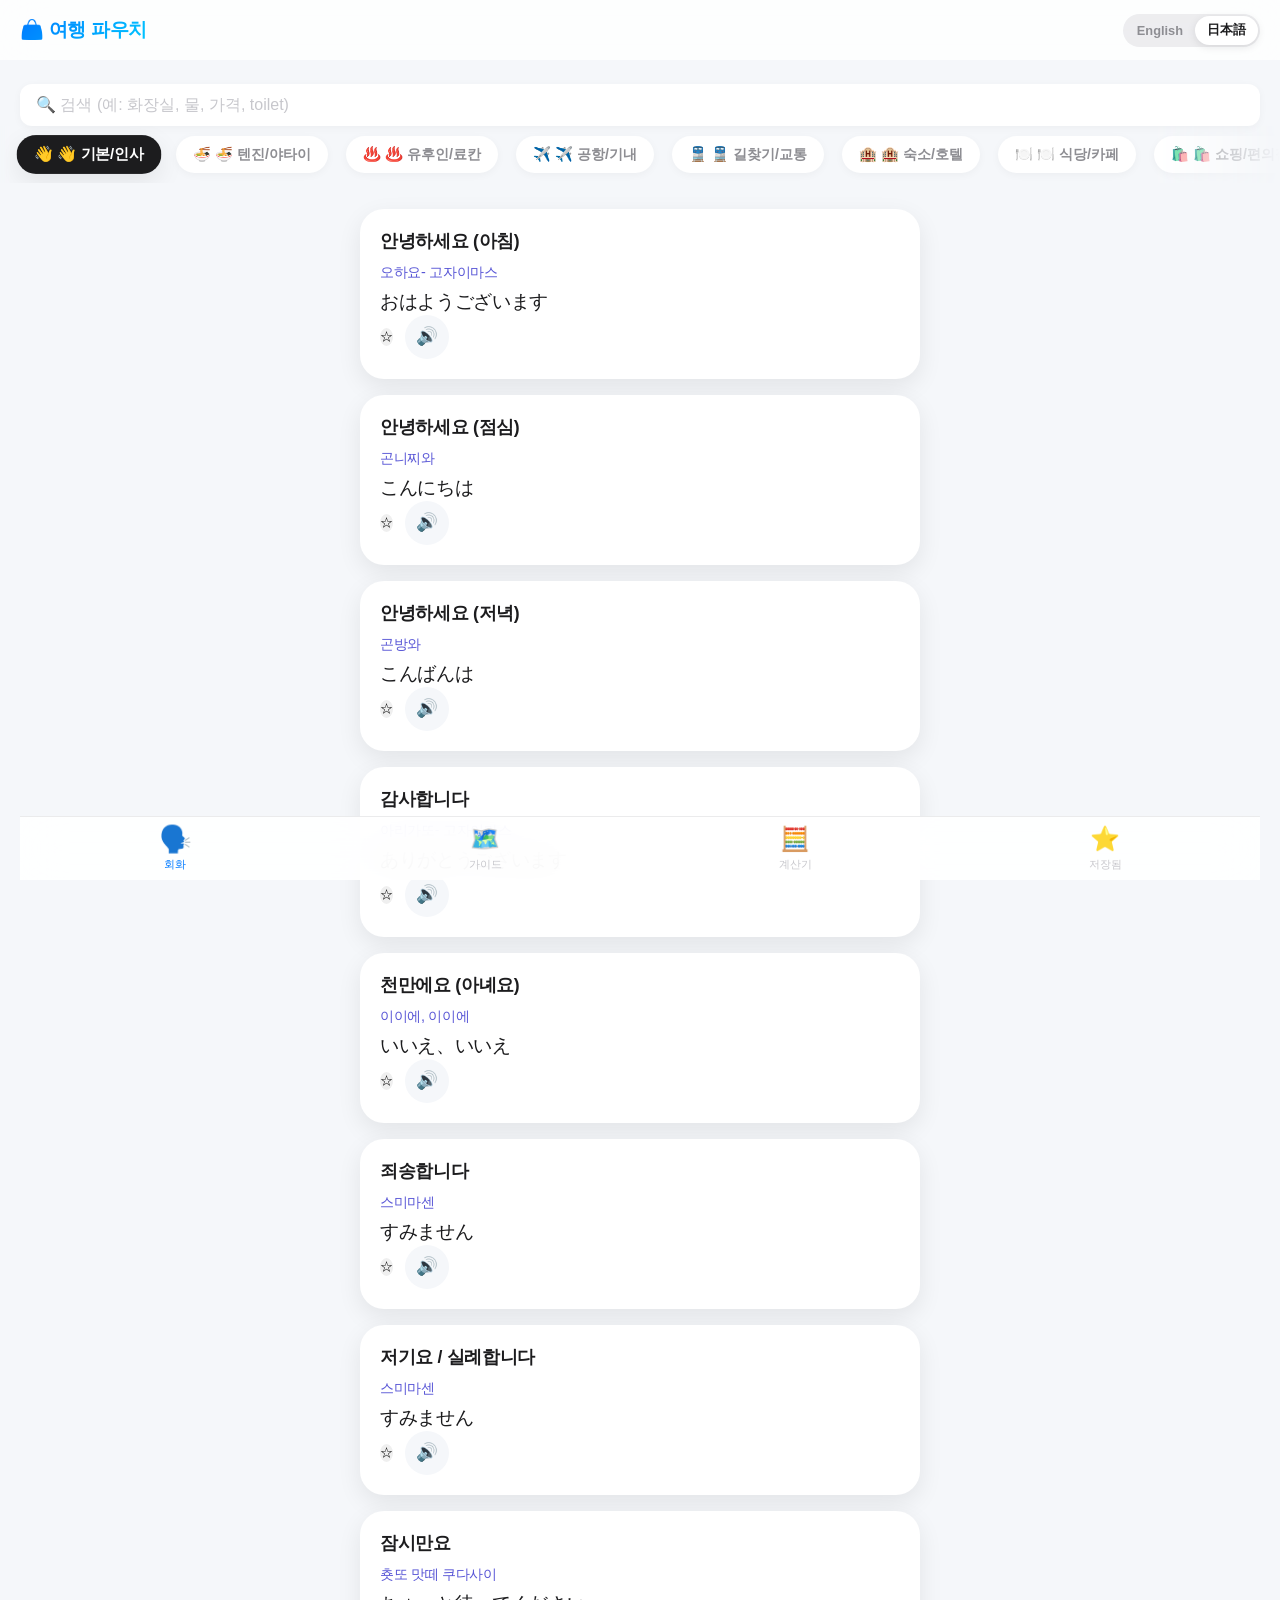
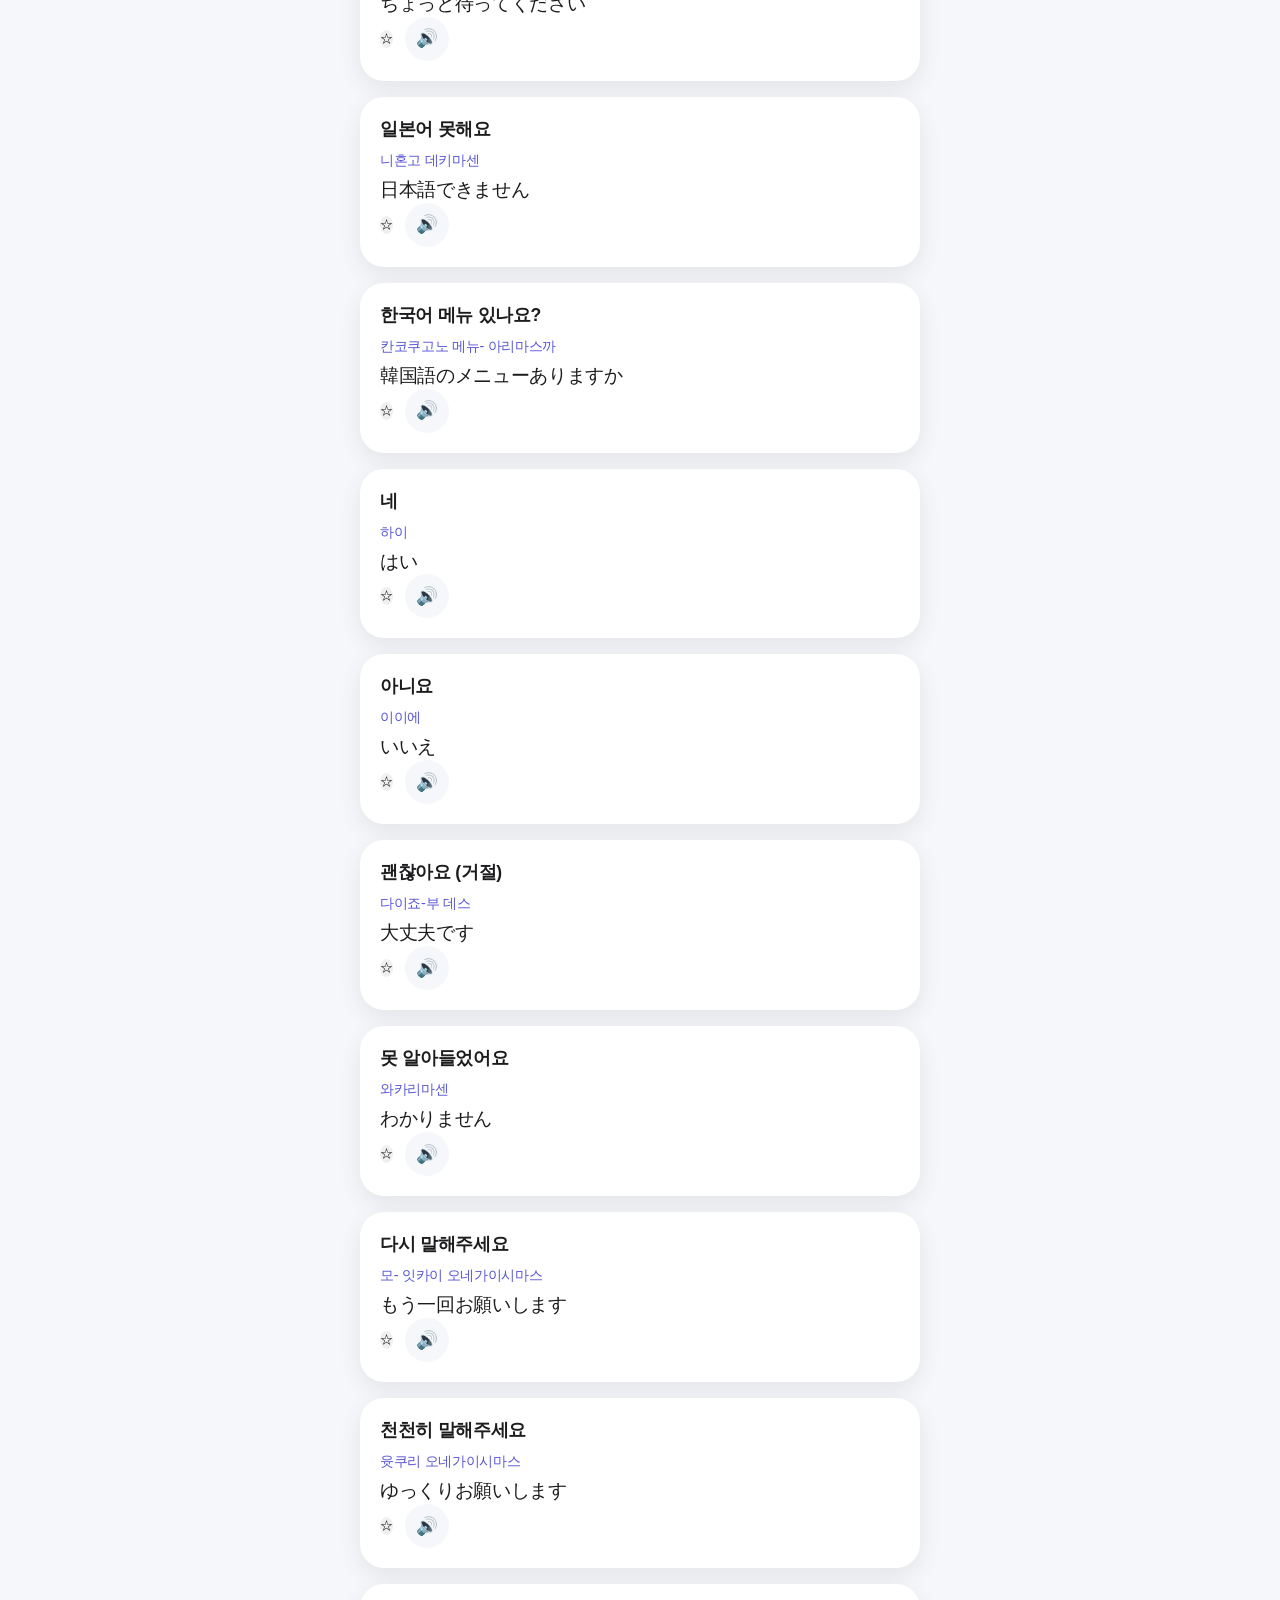
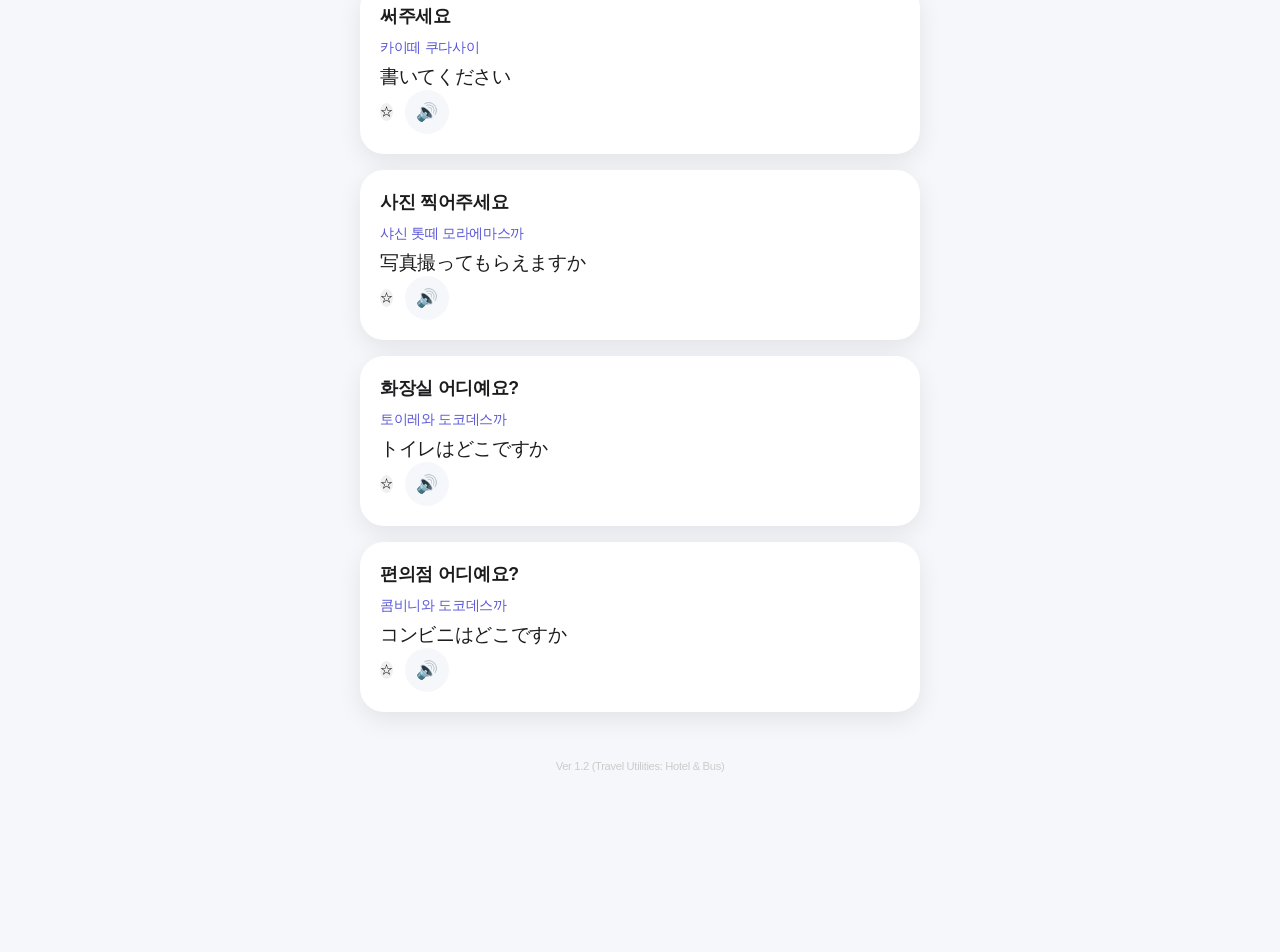
==== commit 9523a5f6: "이름 수정" ====
--- a/index.html
+++ b/index.html
@@ -4,7 +4,7 @@
     <meta charset="UTF-8">
     <meta name="viewport" content="width=device-width, initial-scale=1.0, maximum-scale=1.0, user-scalable=no, viewport-fit=cover">
     <meta name="theme-color" content="#ffffff">
-    <title>후쿠오카 여행 메이트 (Travel Mate)</title>
+    <title>후쿠오카 여행 파우치 (Travel Pouch)</title>
     <link rel="stylesheet" href="style.css">
     <link rel="manifest" href="manifest.json">
     <link rel="icon" type="image/svg+xml" href="icon.svg">
@@ -17,7 +17,7 @@
 </head>
 <body>
     <header class="app-header">
-        <h1>✈️ 여행 메이트</h1>
+        <h1>👜 여행 파우치</h1>
         <div class="lang-toggle">
             <button id="btn-en" class="lang-btn" onclick="setLanguage('en')">English</button>
             <button id="btn-jp" class="lang-btn active" onclick="setLanguage('jp')">日本語</button>
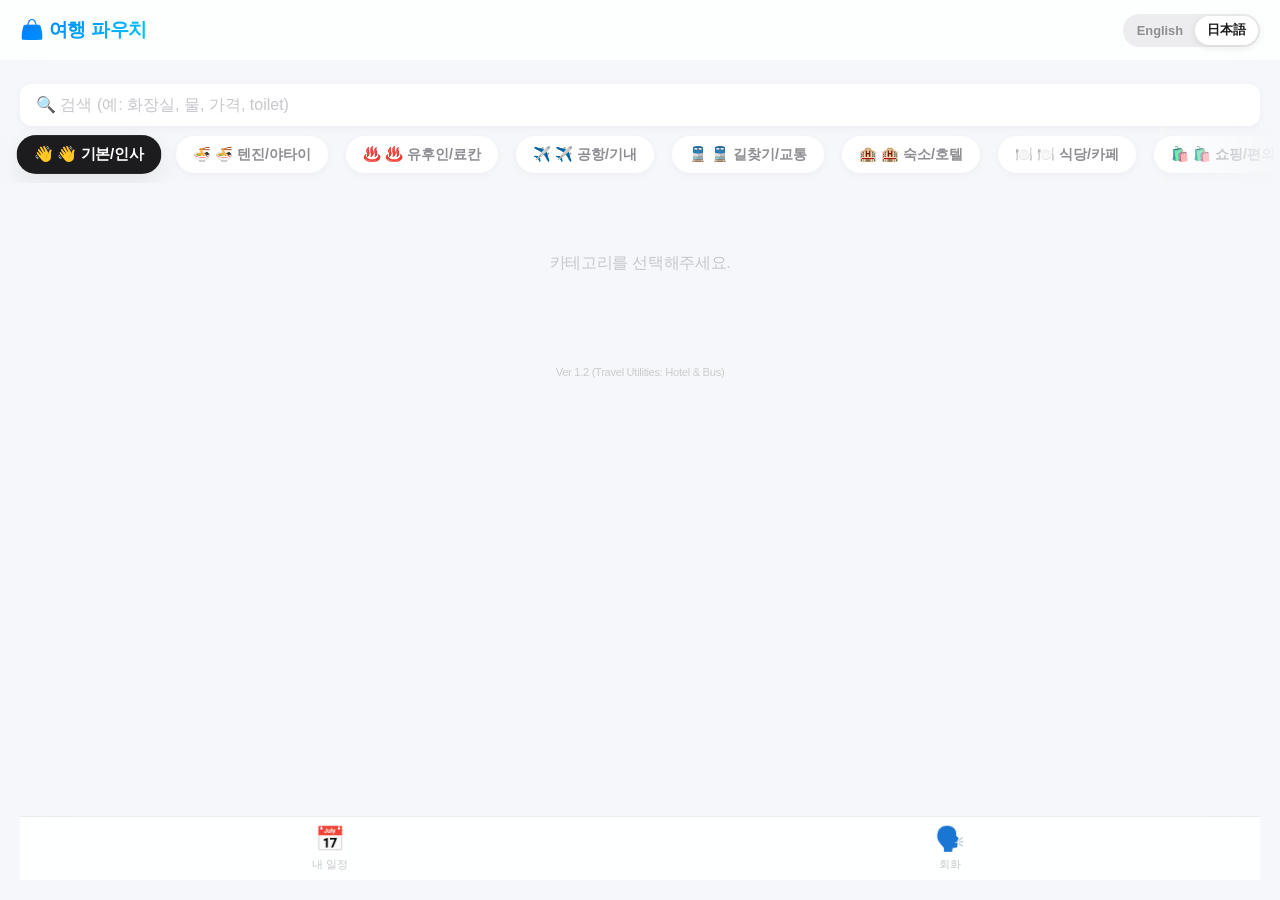
==== commit 784cfc44: "수정" ====
--- a/index.html
+++ b/index.html
@@ -57,21 +57,13 @@
 
     <!-- Bottom Navigation -->
     <nav class="bottom-nav">
-        <button class="nav-item active" onclick="switchTab('talk')">
+        <button class="nav-item" onclick="switchTab('saved')">
+            <span class="nav-icon">📅</span>
+            <span class="nav-label">내 일정</span>
+        </button>
+        <button class="nav-item" onclick="switchTab('talk')">
             <span class="nav-icon">🗣️</span>
             <span class="nav-label">회화</span>
-        </button>
-        <button class="nav-item" onclick="switchTab('guide')">
-            <span class="nav-icon">🗺️</span>
-            <span class="nav-label">가이드</span>
-        </button>
-        <button class="nav-item" onclick="switchTab('calc')">
-            <span class="nav-icon">🧮</span>
-            <span class="nav-label">계산기</span>
-        </button>
-        <button class="nav-item" onclick="switchTab('saved')">
-            <span class="nav-icon">⭐</span>
-            <span class="nav-label">저장됨</span>
         </button>
     </nav>
 
--- a/style.css
+++ b/style.css
@@ -13,6 +13,7 @@
     --text-tertiary: #C7C7CC;
     
     --separator: rgba(60, 60, 67, 0.1); /* Transparent separator */
+    --border-color: rgba(60, 60, 67, 0.29); /* Visible border for inputs */
     
     /* Dimensions */
     --header-height: 60px;
@@ -87,6 +88,7 @@
     font-weight: 800;
     background: var(--primary-gradient);
     -webkit-background-clip: text;
+    background-clip: text;
     -webkit-text-fill-color: transparent; /* Gradient Text */
 }
 
@@ -721,9 +723,11 @@
 /* Guide Filters */
 .guide-filters {
     display: flex;
+    flex-wrap: nowrap; /* Force single line */
     gap: 8px;
     padding: 10px 0 20px 0;
     overflow-x: auto;
+    white-space: nowrap; /* Prevent wrapping */
     scrollbar-width: none;
     -webkit-overflow-scrolling: touch;
     position: sticky;
@@ -836,15 +840,35 @@
     color: var(--text-primary);
 }
 
-.input-group input {
+/* Shared Input Styles */
+.input-group input, .input-group select, 
+.add-hotel-form input, .budget-row input {
     width: 100%;
     padding: 12px;
-    border: 1px solid var(--separator);
+    border: 1px solid var(--border-color);
     border-radius: 8px;
     margin-bottom: 8px;
     font-size: 1rem;
     background: var(--card-bg);
     color: var(--text-primary);
+    outline: none;
+    appearance: none;
+}
+
+/* Add custom arrow for select */
+.input-group select {
+    background-image: url("data:image/svg+xml;charset=UTF-8,%3csvg xmlns='http://www.w3.org/2000/svg' viewBox='0 0 24 24' fill='none' stroke='currentColor' stroke-width='2' stroke-linecap='round' stroke-linejoin='round'%3e%3cpolyline points='6 9 12 15 18 9'%3e%3c/polyline%3e%3c/svg%3e");
+    background-repeat: no-repeat;
+    background-position: right 1rem center;
+    background-size: 1em;
+    padding-right: 2.5rem;
+}
+
+.add-expense-form {
+    background: var(--bg-color);
+    padding: 16px;
+    border-radius: 12px;
+    margin-bottom: 24px;
 }
 
 .btn-save-hotel {
@@ -962,3 +986,611 @@
     font-size: 0.9rem;
     padding: 10px 0;
 }
+
+.add-hotel-form {
+    background: var(--bg-color);
+    padding: 16px;
+    border-radius: 12px;
+    margin-top: 20px;
+}
+
+/* Checklist Styles (New) */
+/* guide-filters is the scroll container. 
+   We use display: contents on the wrapper so buttons participate in the scrolling row directly. */
+.checklist-btns {
+    display: contents; 
+}
+
+.btn-check-guide {
+    padding: 8px 14px; /* Matches filter chip size */
+    border-radius: 20px;
+    border: none;
+    background: #FF9500;
+    color: white;
+    font-size: 0.9rem;
+    font-weight: 600;
+    white-space: nowrap;
+    cursor: pointer;
+    box-shadow: var(--shadow-sm);
+    flex-shrink: 0;
+    margin-right: 8px; /* Gap logic */
+}
+
+
+.checklist-modal {
+    position: fixed;
+    top: 50%; left: 50%;
+    transform: translate(-50%, -50%);
+    width: 90%;
+    max-width: 340px;
+    background: var(--card-bg);
+    border-radius: 20px;
+    box-shadow: var(--shadow-lg);
+    z-index: 2500;
+    padding: 20px;
+    animation: zoomIn 0.2s ease-out;
+}
+
+.checklist-header {
+    display: flex;
+    justify-content: space-between;
+    align-items: center;
+    margin-bottom: 16px;
+    padding-bottom: 12px;
+    border-bottom: 1px solid var(--separator);
+}
+
+.checklist-header h3 {
+    font-size: 1.1rem;
+    margin: 0;
+}
+
+.btn-close-check {
+    background: none;
+    border: none;
+    font-size: 1.2rem;
+    cursor: pointer;
+    color: var(--text-secondary);
+}
+
+.check-item {
+    display: flex;
+    align-items: flex-start;
+    gap: 12px;
+    padding: 12px 0;
+    border-bottom: 1px solid var(--separator);
+    cursor: pointer;
+}
+
+.check-item:last-child { border-bottom: none; }
+
+.check-box { font-size: 1.2rem; }
+.check-text { font-size: 0.95rem; line-height: 1.4; flex: 1; }
+.check-item.checked .check-text { 
+    text-decoration: line-through; 
+    color: var(--text-tertiary); 
+}
+
+.checklist-overlay {
+    position: fixed;
+    top: 0; left: 0; right: 0; bottom: 0;
+    background: rgba(0,0,0,0.4);
+    backdrop-filter: blur(4px);
+    z-index: 2400;
+    animation: fadeIn 0.2s;
+}
+
+@keyframes zoomIn {
+    from { transform: translate(-50%, -50%) scale(0.9); opacity: 0; }
+    to { transform: translate(-50%, -50%) scale(1); opacity: 1; }
+}
+
+/* Schedule Item New Structure */
+.sch-time-row {
+    display: flex;
+    align-items: center;
+    gap: 8px;
+    margin-bottom: 4px;
+}
+
+.sch-time-badge {
+    background: var(--bg-color);
+    padding: 4px 8px;
+    border-radius: 6px;
+    font-size: 0.9rem;
+    font-weight: 700;
+    color: var(--primary-color);
+}
+
+.sch-trans-badge {
+    font-size: 0.8rem;
+    color: var(--text-secondary);
+    background: #f0f0f5;
+    padding: 2px 6px;
+    border-radius: 4px;
+}
+
+.sch-place-name {
+    font-size: 1.1rem;
+    font-weight: 600;
+    margin-bottom: 8px;
+}
+
+.sch-alert {
+    font-size: 0.8rem;
+    color: #FF3B30;
+    font-weight: 600;
+    margin-top: 4px;
+}
+
+.sch-warn {
+    font-size: 0.8rem;
+    color: #FF9500;
+    font-weight: 600;
+    margin-top: 4px;
+}
+
+/* Budget V2 Styles (Restored) */
+.cat-chips {
+    display: flex;
+    gap: 8px;
+    margin-bottom: 16px;
+    overflow-x: auto;
+    padding-bottom: 4px;
+}
+
+.cat-chip {
+    padding: 8px 12px;
+    border-radius: 20px;
+    border: 1px solid var(--border-color);
+    background: white;
+    font-size: 0.9rem;
+    cursor: pointer;
+    white-space: nowrap;
+    transition: all 0.2s;
+    display: flex;
+    align-items: center;
+    gap: 4px;
+}
+
+.cat-chip.active {
+    background: var(--primary-color);
+    color: white;
+    border-color: var(--primary-color);
+}
+
+/* Budget UI Components (Added) */
+.budget-row {
+    display: flex;
+    justify-content: space-between;
+    align-items: center;
+    margin-bottom: 8px;
+    font-size: 0.95rem;
+}
+
+.budget-row.total input {
+    width: 120px;
+    padding: 6px 10px;
+    border: 1px solid var(--border-color);
+    border-radius: 8px;
+    text-align: right;
+    font-weight: 600;
+}
+
+.budget-progress-bg {
+    height: 12px;
+    background: #e9ecef;
+    border-radius: 6px;
+    margin: 12px 0;
+    overflow: hidden;
+}
+
+.budget-progress-fill {
+    height: 100%;
+    transition: width 0.5s ease;
+}
+
+.toggle-group {
+    display: flex;
+    background: #e9ecef;
+    padding: 2px;
+    border-radius: 8px;
+    gap: 2px;
+}
+
+.btn-toggle {
+    flex: 1;
+    padding: 6px 12px;
+    border: none;
+    background: transparent;
+    border-radius: 6px;
+    font-size: 0.85rem;
+    color: var(--text-secondary);
+    cursor: pointer;
+    transition: all 0.2s;
+}
+
+.btn-toggle.active {
+    background: white;
+    color: var(--text-primary);
+    font-weight: 600;
+    box-shadow: 0 1px 3px rgba(0,0,0,0.1);
+}
+
+.expense-header {
+    display: flex;
+    justify-content: space-between;
+    align-items: center;
+    margin-bottom: 12px;
+    padding: 0 6px;
+}
+
+.today-summary {
+    background: var(--card-bg);
+    padding: 16px;
+    border-radius: 12px;
+    margin-bottom: 20px;
+    box-shadow: var(--shadow-sm);
+    display: flex;
+    justify-content: space-between;
+    align-items: center;
+}
+
+.today-label {
+    font-size: 1rem;
+    color: var(--text-secondary);
+}
+
+.today-amt {
+    font-size: 1.4rem;
+    font-weight: 800;
+    color: var(--primary-color);
+}
+
+.expense-list {
+    display: flex;
+    flex-direction: column;
+    gap: 12px;
+}
+
+.expense-item {
+    display: flex;
+    justify-content: space-between;
+    align-items: center;
+    background: var(--bg-color);
+    padding: 12px 16px;
+    border-radius: 12px;
+}
+
+.exp-left {
+    display: flex;
+    align-items: center;
+    gap: 12px;
+}
+
+.exp-icon {
+    font-size: 1.2rem;
+    width: 32px; height: 32px;
+    background: #fff;
+    border-radius: 50%;
+    display: flex;
+    align-items: center;
+    justify-content: center;
+    box-shadow: 0 2px 4px rgba(0,0,0,0.05);
+}
+
+.exp-info {
+    display: flex;
+    flex-direction: column;
+    flex: 1;
+    margin-left: 12px;
+}
+
+.exp-name {
+    font-size: 0.95rem;
+    font-weight: 600;
+    color: var(--text-primary);
+}
+
+.exp-date {
+    font-size: 0.75rem;
+    color: var(--text-tertiary);
+    margin-top: 2px;
+}
+
+.exp-amount-box {
+    text-align: right;
+    display: flex;
+    flex-direction: column;
+    align-items: flex-end;
+}
+
+.exp-yen {
+    font-size: 1rem;
+    font-weight: 700;
+    color: var(--text-primary);
+}
+
+.exp-krw {
+    font-size: 0.75rem;
+    color: var(--text-tertiary);
+    margin-top: 2px;
+}
+
+.budget-fill.warning { background: #FF9500; }
+.budget-fill.danger { background: #FF3B30; }
+
+/* Reservation Styles */
+.reservation-card {
+    background: var(--card-bg);
+    border-radius: 20px;
+    padding: 20px;
+    margin-bottom: 24px;
+    box-shadow: var(--shadow-sm);
+}
+
+.res-list {
+    display: flex;
+    flex-direction: column;
+    gap: 16px;
+    margin-top: 16px;
+}
+
+.res-item {
+    border-left: 4px solid var(--accent-orange);
+    padding-left: 16px;
+    padding-bottom: 12px;
+    border-bottom: 1px solid var(--separator);
+}
+
+.res-item.stay {
+    border-left-color: var(--accent-green);
+}
+
+.res-item.flight {
+    border-left-color: #007AFF;
+}
+
+.res-header {
+    display: flex;
+    align-items: center;
+    gap: 8px;
+    margin-bottom: 8px;
+}
+
+.res-date-badge {
+    display: inline-block;
+    background: #F2F2F7;
+    color: var(--text-secondary);
+    font-size: 0.85rem;
+    padding: 4px 10px;
+    border-radius: 6px;
+    font-weight: 700;
+}
+
+.res-time-tag {
+    display: inline-block;
+    background: var(--primary-gradient);
+    color: white;
+    font-size: 1rem;
+    padding: 4px 12px;
+    border-radius: 6px;
+    font-weight: 800;
+    box-shadow: 0 2px 4px rgba(0,0,0,0.1);
+}
+
+.res-name {
+    font-weight: 700;
+    font-size: 1.1rem;
+    color: var(--text-primary);
+}
+
+.res-addr {
+    font-size: 0.85rem;
+    color: var(--text-tertiary);
+    margin-top: 4px;
+    white-space: nowrap;
+    overflow: hidden;
+    text-overflow: ellipsis;
+}
+
+.res-actions {
+    display: flex;
+    gap: 10px;
+    margin-top: 12px;
+}
+
+.btn-res-map, .btn-res-show {
+    flex: 1;
+    display: flex;
+    align-items: center;
+    justify-content: center;
+    gap: 6px;
+    padding: 10px;
+    border-radius: 12px;
+    text-decoration: none;
+    font-size: 0.9rem;
+    font-weight: 600;
+    border: none;
+    cursor: pointer;
+    transition: all 0.2s;
+}
+
+.btn-res-map {
+    background: #E8F2FF;
+    color: #007AFF;
+}
+
+.btn-res-show {
+    background: var(--bg-color);
+    color: var(--text-primary);
+}
+
+.btn-res-map:active, .btn-res-show:active {
+    transform: scale(0.97);
+    opacity: 0.8;
+}
+
+.res-menu-preview {
+    margin-top: 8px;
+    padding: 8px 12px;
+    background: #FFF9E6;
+    border-radius: 8px;
+    font-size: 0.85rem;
+    color: #856404;
+    border: 1px dashed #FFEBA0;
+    line-height: 1.4;
+}
+
+/* Timeline UI */
+.timeline-container {
+    padding: 20px 16px;
+    background: #f8f9fa;
+    min-height: 100vh;
+}
+
+.timeline-welcome h2 {
+    font-size: 1.5rem;
+    color: #1a1a1a;
+    margin-bottom: 4px;
+}
+
+.timeline-welcome p {
+    font-size: 0.9rem;
+    color: #666;
+    margin-bottom: 24px;
+}
+
+.timeline-day-group {
+    margin-bottom: 30px;
+}
+
+.timeline-day-header {
+    display: flex;
+    align-items: center;
+    gap: 10px;
+    margin-bottom: 15px;
+    position: sticky;
+    top: 60px;
+    background: #f8f9fa;
+    z-index: 10;
+    padding: 8px 0;
+}
+
+.day-badge {
+    background: #1a1a1a;
+    color: #fff;
+    padding: 4px 12px;
+    border-radius: 20px;
+    font-size: 0.8rem;
+    font-weight: 700;
+}
+
+.day-date {
+    font-weight: 600;
+    color: #333;
+}
+
+.timeline-items {
+    position: relative;
+    padding-left: 20px;
+    border-left: 2px dashed #ddd;
+    margin-left: 10px;
+}
+
+.timeline-card {
+    background: #fff;
+    border-radius: 16px;
+    padding: 16px;
+    margin-bottom: 16px;
+    box-shadow: 0 4px 12px rgba(0,0,0,0.05);
+    position: relative;
+    border: 1px solid #eee;
+}
+
+.timeline-card::before {
+    content: '';
+    position: absolute;
+    left: -27px;
+    top: 24px;
+    width: 12px;
+    height: 12px;
+    background: #fff;
+    border: 2px solid #1a1a1a;
+    border-radius: 50%;
+    z-index: 2;
+}
+
+.timeline-time {
+    font-size: 1.1rem;
+    font-weight: 800;
+    color: #007AFF;
+    margin-bottom: 8px;
+}
+
+.timeline-title {
+    font-size: 1.2rem;
+    font-weight: 700;
+    color: #1a1a1a;
+    margin-bottom: 6px;
+}
+
+.timeline-addr {
+    font-size: 0.85rem;
+    color: #666;
+    margin-bottom: 12px;
+    line-height: 1.4;
+}
+
+.timeline-tips {
+    background: #f0f7ff;
+    color: #007AFF;
+    padding: 8px 12px;
+    border-radius: 8px;
+    font-size: 0.8rem;
+    margin-bottom: 16px;
+}
+
+.timeline-actions {
+    display: flex;
+    gap: 8px;
+}
+
+.t-btn {
+    flex: 1;
+    border: none;
+    border-radius: 10px;
+    padding: 10px 0;
+    font-size: 0.85rem;
+    font-weight: 600;
+    cursor: pointer;
+    text-align: center;
+    text-decoration: none;
+    transition: transform 0.1s;
+}
+
+.t-btn:active {
+    transform: scale(0.95);
+}
+
+.t-btn.map { background: #E8F2FF; color: #007AFF; }
+.t-btn.taxi { background: #FFF9E6; color: #FF9500; }
+.t-btn.ask { background: #F2F2F7; color: #1a1a1a; }
+
+.btn-add-timeline {
+    width: 100%;
+    padding: 16px;
+    background: #1a1a1a;
+    color: #fff;
+    border-radius: 16px;
+    border: none;
+    font-weight: 700;
+    font-size: 1rem;
+    margin-top: 20px;
+}
+
+/* Category Colors */
+.timeline-card.flight { border-left: 5px solid #00D2FF; }
+.timeline-card.stay { border-left: 5px solid #FF3B30; }
+.timeline-card.food { border-left: 5px solid #FF9500; }
+.timeline-card.transport { border-left: 5px solid #34C759; }
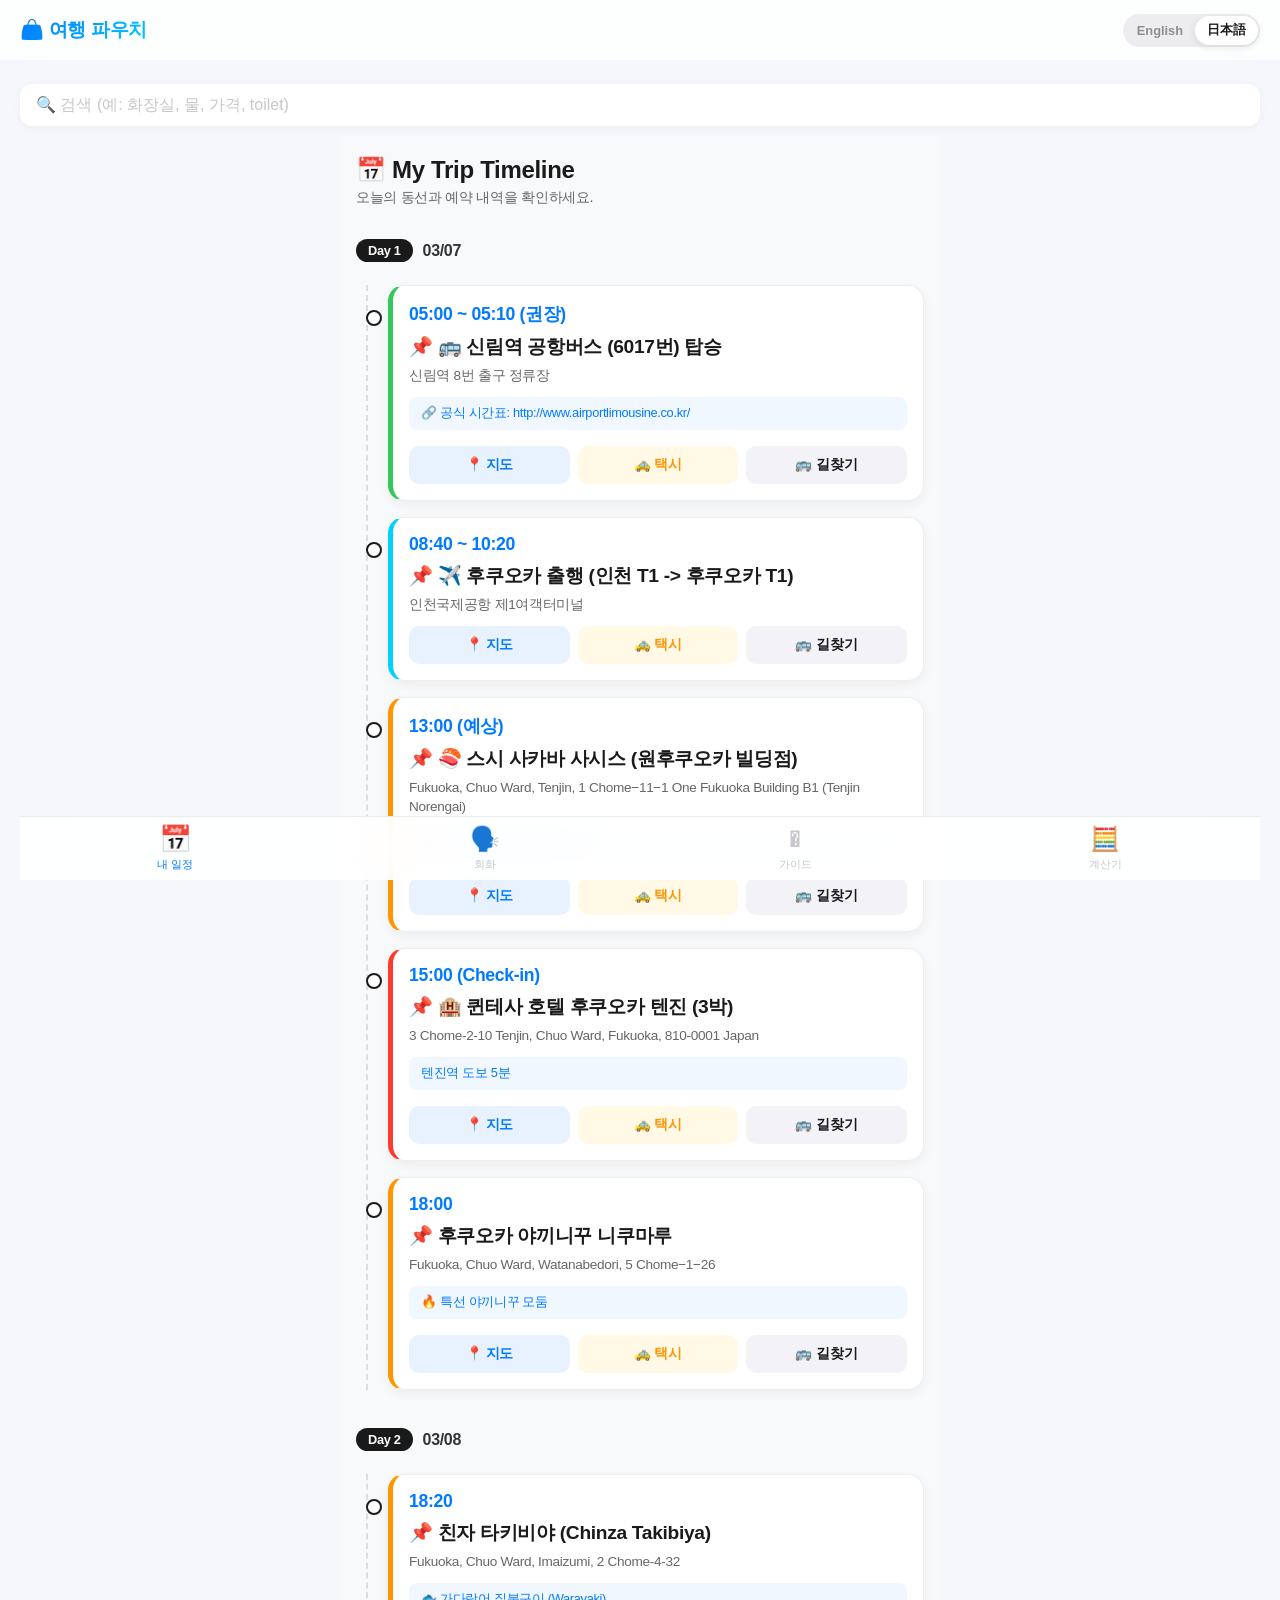
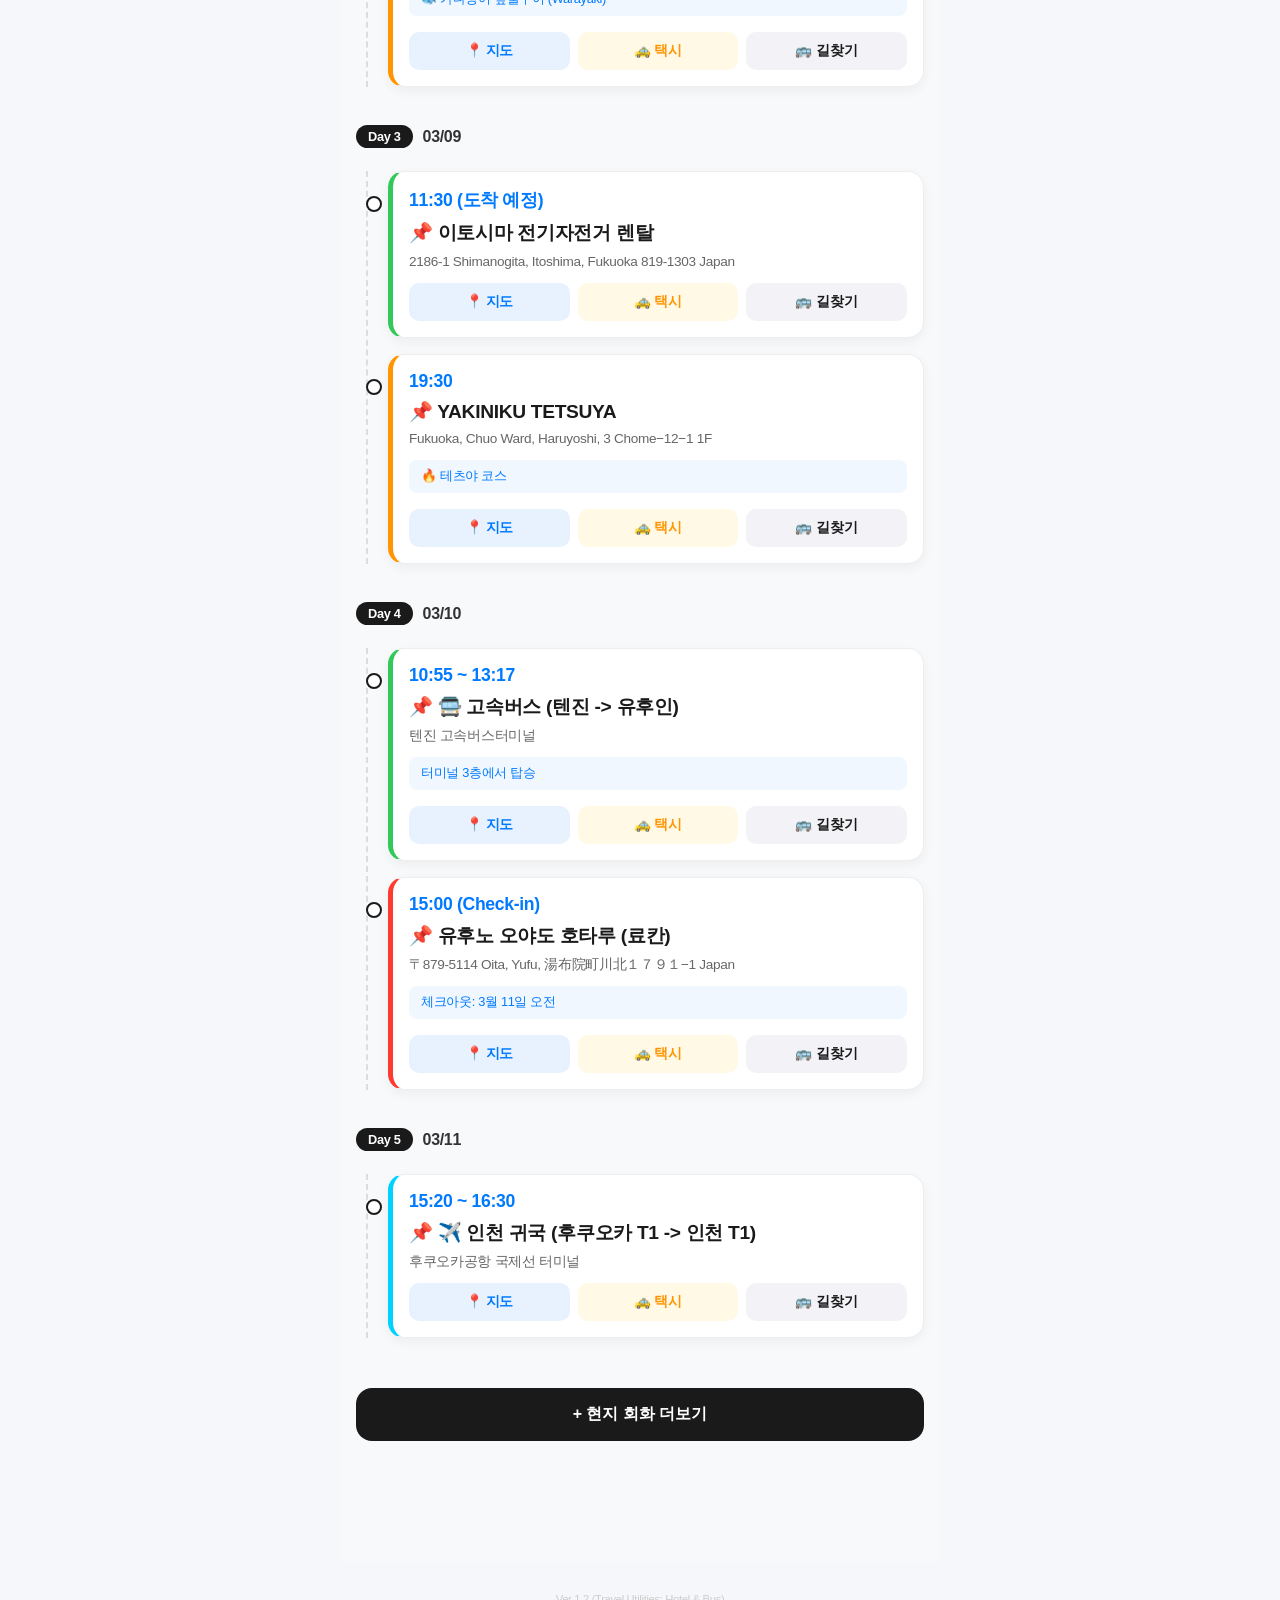
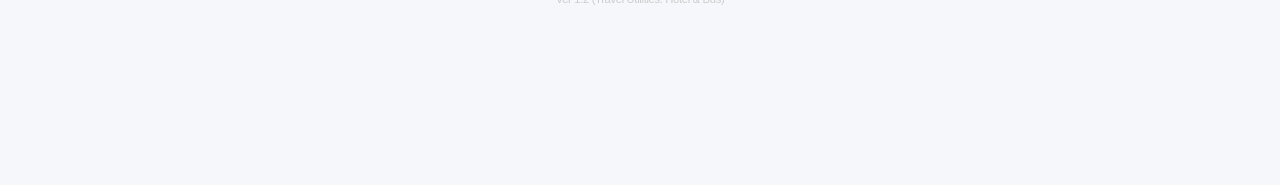
==== commit 02cdaa89: "오류 수정" ====
--- a/index.html
+++ b/index.html
@@ -55,7 +55,6 @@
         <div class="helper-text">화면을 탭하면 닫힙니다</div>
     </div>
 
-    <!-- Bottom Navigation -->
     <nav class="bottom-nav">
         <button class="nav-item" onclick="switchTab('saved')">
             <span class="nav-icon">📅</span>
@@ -64,6 +63,14 @@
         <button class="nav-item" onclick="switchTab('talk')">
             <span class="nav-icon">🗣️</span>
             <span class="nav-label">회화</span>
+        </button>
+        <button class="nav-item" onclick="switchTab('guide')">
+            <span class="nav-icon">�️</span>
+            <span class="nav-label">가이드</span>
+        </button>
+        <button class="nav-item" onclick="switchTab('calc')">
+            <span class="nav-icon">🧮</span>
+            <span class="nav-label">계산기</span>
         </button>
     </nav>
 
